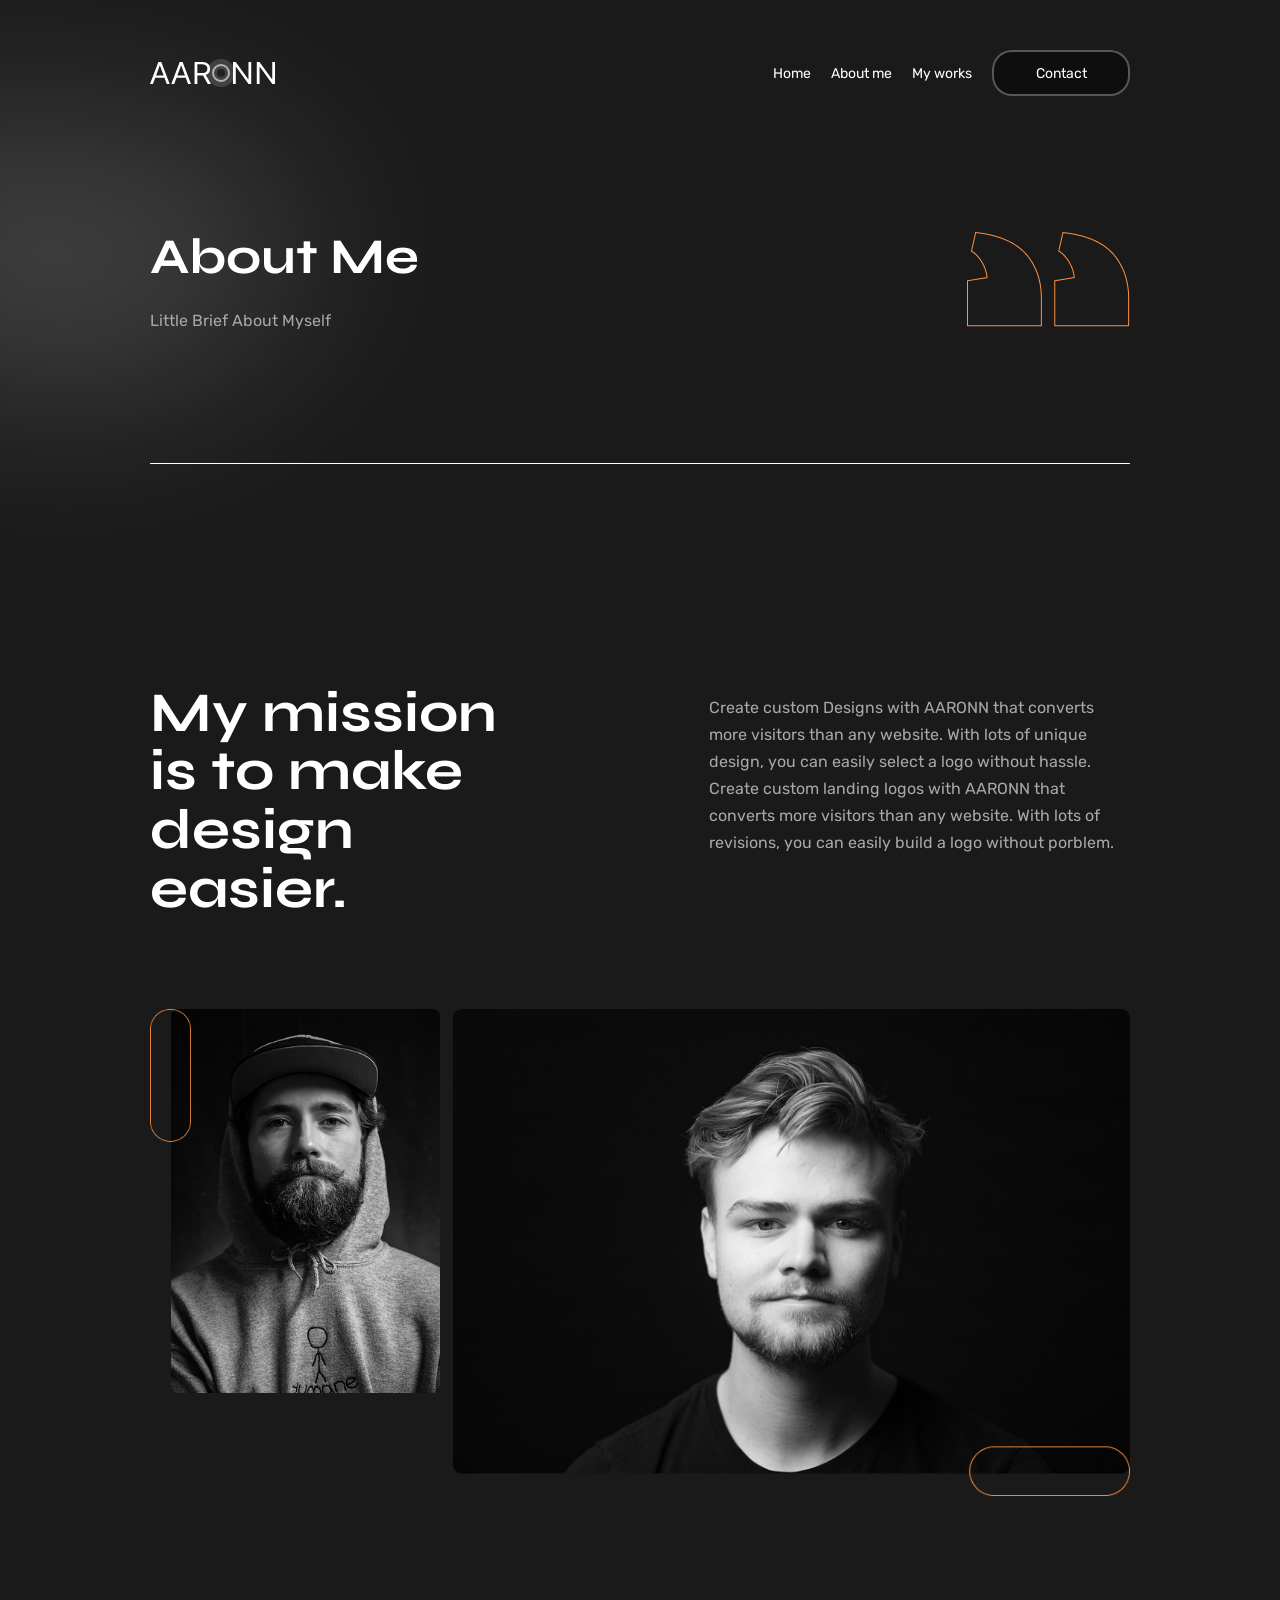
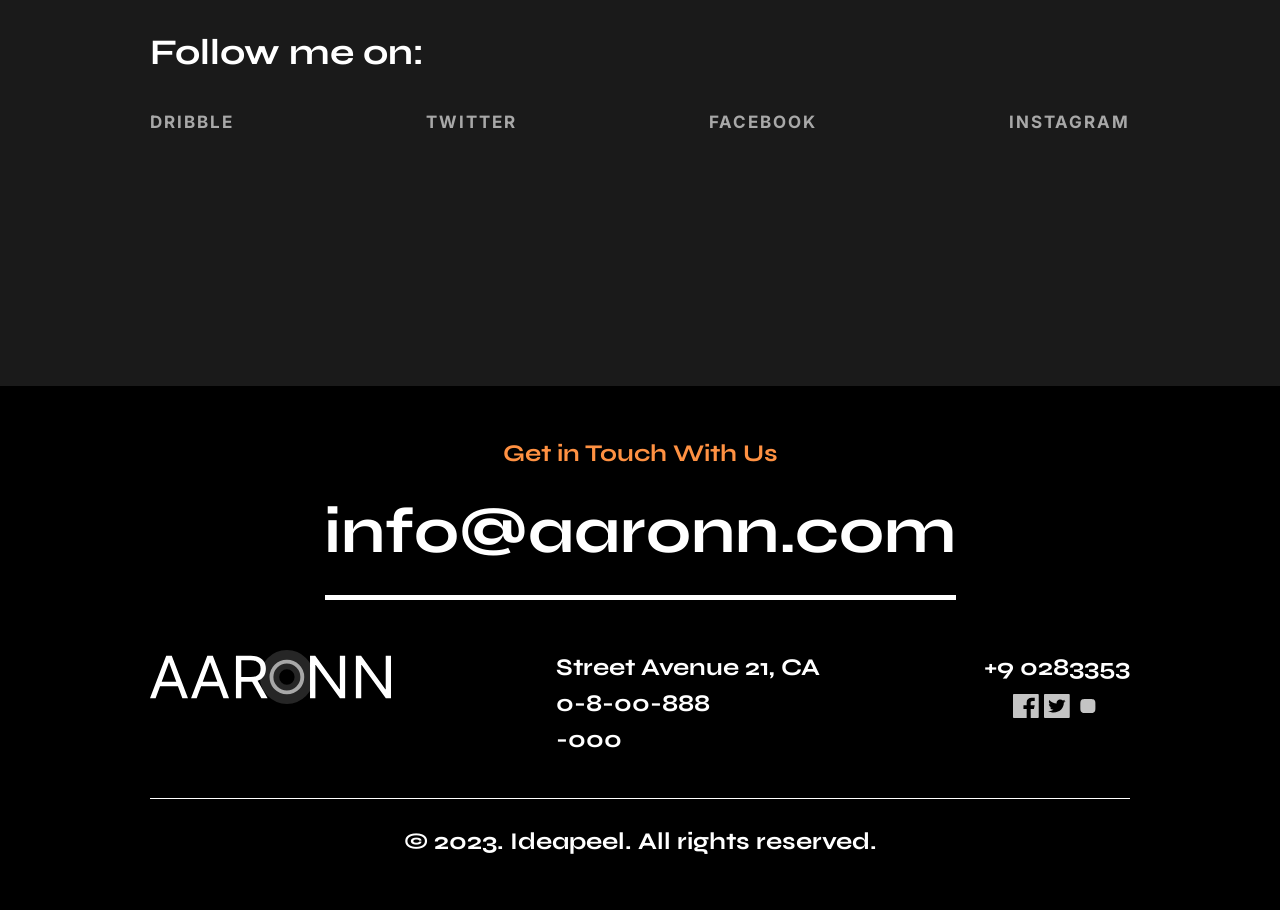
==== src/aboutme.html @ 8c292151 "all of page" ====
<!DOCTYPE html>
<html lang="en">

<head>
  <meta charset="UTF-8" />
  <meta name="viewport" content="width=device-width, initial-scale=1.0" />

  <title>about-me</title>

  <link rel="stylesheet" href="output.css" />
  <link rel="stylesheet" href="input.css" />
</head>

<body class="bg-primary overflow-x-hidden">


  <main>


    <header class="my-container relative z-10">

      <nav
        class="flex items-center justify-between  font-rubik text-[1.4rem]"
      >

        <a href="index.html">
          <svg
            width="125"
            height="28"
            viewBox="0 0 125 28"
            fill="none"
            xmlns="http://www.w3.org/2000/svg"
          >
            <circle
              cx="71"
              cy="14"
              r="9"
              stroke="white"
              stroke-opacity="0.15"
              stroke-width="10"
            />

            <circle
              opacity="0.6"
              cx="71"
              cy="14"
              r="8"
              stroke="white"
              stroke-width="2"
            />

            <path
              d="M2.91009 25H0L8.41688 3H11.2822L19.6991 25H16.789L9.93908 6.48047H9.76L2.91009 25ZM3.98459 16.4063H15.7145V18.7695H3.98459V16.4063Z"
              fill="white"
            />

            <path
              d="M24.2097 25H21.2996L29.7165 3H32.5818L40.9987 25H38.0886L31.2387 6.48047H31.0596L24.2097 25ZM25.2842 16.4063H37.0141V18.7695H25.2842V16.4063Z"
              fill="white"
            />

            <path
              d="M44.5692 25V3H52.3145C54.1053 3 55.5753 3.29362 56.7244 3.88086C57.8735 4.46094 58.7242 5.25944 59.2763 6.27637C59.8285 7.29329 60.1046 8.44987 60.1046 9.74609C60.1046 11.0423 59.8285 12.1917 59.2763 13.1943C58.7242 14.1969 57.8773 14.9847 56.7356 15.5576C55.5939 16.1234 54.1352 16.4063 52.3593 16.4063H46.0914V14H52.2697C53.4935 14 54.4784 13.8281 55.2246 13.4844C55.9782 13.1406 56.5229 12.6536 56.8587 12.0234C57.202 11.3861 57.3736 10.627 57.3736 9.74609C57.3736 8.86523 57.202 8.09538 56.8587 7.43652C56.5155 6.77767 55.967 6.26921 55.2134 5.91113C54.4598 5.5459 53.4636 5.36328 52.225 5.36328H47.345V25H44.5692ZM55.3589 15.1172L61 25H57.7765L52.225 15.1172H55.3589Z"
              fill="white"
            />

            <path
              d="M101.217 3V25H98.5246L86.0062 7.72656H85.7819V25H83V3H85.6921L98.2554 20.3164H98.4797V3H101.217Z"
              fill="white"
            />

            <path
              d="M125 3V25H122.308L109.789 7.72656H109.565V25H106.783V3H109.475L122.039 20.3164H122.263V3H125Z"
              fill="white"
            />
          </svg>
        </a>


        <ul
          class="hidden items-center gap-8 md:flex "
        >
          <li class="text-white">
            <a href="index.html">Home</a>
          </li>

          <li class="text-white">
            <a href="#about">About me</a>
          </li>

          <li class="text-white">
            <a href="#works">My works</a>
          </li>

          <li>
            <a href="#contact">
              <button
                class="h-[4.6rem] w-[13.8rem]
                       rounded-4xl
                       border-2 border-white/30
                       bg-head-botton/50
                       text-white"
              >
                Contact
              </button>
            </a>
          </li>
        </ul>


        <button
          class="text-white text-[2.5rem] md:hidden"
          aria-label="Menu"
        >
          ☰
        </button>

      </nav>

    </header>


    <svg
      class="pointer-events-none absolute top-0 left-0 z-0
             w-[28rem]
             sm:w-[38rem]
             md:w-[45rem]
             lg:w-[51.6rem]"
      width="516"
      height="595"
      viewBox="0 0 516 595"
      fill="none"
      xmlns="http://www.w3.org/2000/svg"
    >
      <g filter="url(#filter0_f_406_192)">
        <path
          d="M84.1871 393.805C179.282 387.548 241.347 352.446 301.716 270.776C424.012 105.329 -290.514 52.7722 -191.004 234.534C-128.261 349.139 -37.2792 401.796 84.1871 393.805Z"
          fill="white"
          fill-opacity="0.18"
        />
      </g>

      <defs>
        <filter
          id="filter0_f_406_192"
          x="-400.545"
          y="-79.6465"
          width="916.391"
          height="674.24"
          filterUnits="userSpaceOnUse"
          color-interpolation-filters="sRGB"
        >
          <feFlood
            flood-opacity="0"
            result="BackgroundImageFix"
          />

          <feBlend
            mode="normal"
            in="SourceGraphic"
            in2="BackgroundImageFix"
            result="shape"
          />

          <feGaussianBlur
            stdDeviation="100"
            result="effect1_foregroundBlur_406_192"
          />
        </filter>
      </defs>
    </svg>


    
    <section
      id="works"
      class="my-container relative z-10
             mt-[30px]
             
             flex flex-col
             justify-between
             gap-12
             lg:flex-row"
    >

      <div class="left-side flex flex-col">

        <h1
          class="font-syne
                 text-[5rem]
                 font-bold
                 leading-tight
                 text-white
                 
                 "
        >
          About Me
        </h1>

        <p
          class="mt-8
                 max-w-[878px]
                 font-rubik
                 text-[1.6rem]
                 leading-[1.5]
                 text-paragraf
                 "
        >
          Little Brief About Myself
        </p>

      </div>


      <div class="right-side flex justify-center lg:justify-end">

        <img
          class="w-full max-w-[30rem] object-contain"
          src="IMG/“.png"
          alt=""
        />

      </div>

    </section>


    <section
      class="my-container mt-12"
    >
      <span
        class="block h-px w-full bg-white"
      ></span>
    </section>


  
    <section
  class="my-container
         relative
         z-10
         mt-[12rem]"
>

  <div
    class="flex
           justify-between
           gap-20"
  >

    <div class="w-[45%]">

      <h2
        class="font-syne
               font-bold
               text-white
               text-[5.6rem]
               leading-[1.05]"
      >
        My mission
        <br>
        is to make
        <br>
        design
        <br>
        easier.
      </h2>

    </div>


    <div
      class="w-[43%]
             pt-4"
    >

      <p
        class="font-rubik
               text-paragraf
               text-[1.6rem]
               leading-[1.7]"
      >
        Create custom Designs with AARONN that converts
        more visitors than any website. With lots of unique
        design, you can easily select a logo without hassle.
        Create custom landing logos with AARONN that
        converts more visitors than any website. With lots
        of revisions, you can easily build a logo without
        porblem.
      </p>

    </div>

  </div>


  <div
    class="mt-[9rem]
           flex
           gap-5"
  >

    <div class="w-[30%]">

      <img
        src="IMG/about/Group 1000001576.png"
        alt=""
        class="w-full
               
               object-cover
               rounded-[4px]"
      >

    </div>


    <div class="w-[70%]">

      <img
        src="IMG/about/Group 1000001577.png"
        alt=""
        class="w-full
               
               object-cover
               rounded-[4px]"
      >

    </div>

  </div>


  <div class="mt-[13rem]">

    <h3
      class="font-syne
             font-bold
             text-white
             text-[3.6rem]"
    >
      Follow me on:
    </h3>


    <div
      class="mt-[3rem]
             flex
             justify-between"
    >

      <a
        href="#"
        class="font-inter
               font-bold
               uppercase
               tracking-[2px]
               text-[1.7rem]
               text-paragraf"
      >
        Dribble
      </a>

      <a
        href="#"
        class="font-inter
               font-bold
               uppercase
               tracking-[2px]
               text-[1.7rem]
               text-paragraf"
      >
        Twitter
      </a>

      <a
        href="#"
        class="font-inter
               font-bold
               uppercase
               tracking-[2px]
               text-[1.7rem]
               text-paragraf"
      >
        Facebook
      </a>

      <a
        href="#"
        class="font-inter
               font-bold
               uppercase
               tracking-[2px]
               text-[1.7rem]
               text-paragraf"
      >
        Instagram
      </a>

    </div>

  </div>

</section>


    <footer
      id="contact"
      class="my-container
             mt-[12rem]
             bg-black
             py-16
             text-center
             sm:mt-[18rem]
             lg:mt-[20rem]"
    >

    
      <div class="flex flex-col items-center">

        <h3
          class="font-syne
                 text-[2rem]
                 font-bold
                 text-button
                 sm:text-[2.4rem]"
        >
          Get in Touch With Us
        </h3>

        <p
          class="mt-5
                 break-all
                 font-syne
                 text-[3.5rem]
                 font-bold
                 text-white
                 sm:text-[5rem]
                 lg:text-[6.4rem]"
        >
          info@aaronn.com
        </p>

        <span
          class="mt-6
                 block
                 h-2
                 w-full
                 max-w-[63.1rem]
                 bg-white"
        ></span>

      </div>


    
      <div
        class="mt-20
               flex
               flex-col
               items-center
               gap-12
               lg:flex-row
               lg:items-start
               lg:justify-between"
      >


        <div>

          <svg
            width="241"
            height="54"
            viewBox="0 0 241 54"
            fill="none"
            xmlns="http://www.w3.org/2000/svg"
            class="w-[18rem] sm:w-[22rem] lg:w-[241px]"
          >

            <circle
              cx="136.888"
              cy="26.992"
              r="17.352"
              stroke="white"
              stroke-opacity="0.15"
              stroke-width="19.28"
            />

            <circle
              opacity="0.6"
              cx="136.888"
              cy="26.992"
              r="15.424"
              stroke="white"
              stroke-width="3.856"
            />

            <path
              d="M5.61066 48.1999H0L16.2277 5.78394H21.7521L37.9798 48.1999H32.3692L19.1625 12.4943H18.8173L5.61066 48.1999ZM7.68228 31.6312H30.2976V36.1876H7.68228V31.6312Z"
              fill="white"
            />

            <path
              d="M46.6763 48.1999H41.0657L57.2934 5.78394H62.8178L79.0455 48.1999H73.4349L60.2282 12.4943H59.883L46.6763 48.1999ZM48.748 31.6312H71.3632V36.1876H48.748V31.6312Z"
              fill="white"
            />

            <path
              d="M85.9294 48.1999V5.78394H100.862C104.315 5.78394 107.149 6.35003 109.365 7.48223C111.58 8.60062 113.22 10.1401 114.285 12.1008C115.349 14.0614 115.882 16.2913 115.882 18.7904C115.882 21.2895 115.349 23.5056 114.285 25.4386C113.22 27.3716 111.587 28.8904 109.386 29.995C107.185 31.0858 104.373 31.6312 100.949 31.6312H88.8642V26.9919H100.776C103.135 26.9919 105.034 26.6606 106.473 25.9978C107.926 25.3351 108.976 24.3962 109.624 23.1811C110.285 21.9523 110.616 20.4887 110.616 18.7904C110.616 17.0921 110.285 15.6078 109.624 14.3376C108.962 13.0673 107.904 12.087 106.451 11.3966C104.998 10.6924 103.078 10.3403 100.69 10.3403H91.2811V48.1999H85.9294ZM106.732 29.1459L117.608 48.1999H111.393L100.69 29.1459H106.732Z"
              fill="white"
            />

            <path
              d="M195.146 5.78394V48.1999H189.955L165.82 14.8967H165.387V48.1999H160.024V5.78394H165.214L189.436 39.17H189.869V5.78394H195.146Z"
              fill="white"
            />

            <path
              d="M241 5.78394V48.1999H235.81L211.674 14.8967H211.242V48.1999H205.878V5.78394H211.069L235.291 39.17H235.723V5.78394H241Z"
              fill="white"
            />

          </svg>

        </div>


     
        <div
          class="flex flex-col
                 items-center
                 lg:items-start"
        >

          <p
            class="font-syne
                   text-[1.8rem]
                   font-bold
                   text-white
                   sm:text-[2.4rem]"
          >
            Street Avenue 21, CA
          </p>

          <p
            class="font-syne
                   text-[1.8rem]
                   font-bold
                   text-white
                   sm:text-[2.4rem]"
          >
            0-8-00-888
          </p>

          <p
            class="font-syne
                   text-[1.8rem]
                   font-bold
                   text-white
                   sm:text-[2.4rem]"
          >
            -000
          </p>

        </div>


        <div>

          <div
            class="font-syne
                   text-[1.8rem]
                   font-bold
                   text-white
                   sm:text-[2.4rem]"
          >
            +9 0283353
          </div>


          <div class="mt-3 flex justify-center gap-2">

         
            <div>
              <svg
                width="26"
                height="24"
                viewBox="0 0 26 24"
                fill="none"
                xmlns="http://www.w3.org/2000/svg"
              >
                <path
                  fill-rule="evenodd"
                  clip-rule="evenodd"
                  d="M24.6621 0H1.07227C0.787883 0 0.515148 0.105357 0.314059 0.292893C0.112971 0.48043 0 0.734784 0 1L0 23C0 23.2652 0.112971 23.5196 0.314059 23.7071C0.515148 23.8946 0.787883 24 1.07227 24H13.6714V15H10.4546V11.25H13.6714V8.25C13.6714 5.15 15.7762 3.625 18.7411 3.625C20.1607 3.625 21.382 3.724 21.737 3.767V7.007L19.6814 7.008C18.0687 7.008 17.6924 7.723 17.6924 8.771V11.25H21.7134L20.9092 15H17.6924L17.7567 24H24.6621C24.9465 24 25.2192 23.8946 25.4203 23.7071C25.6214 23.5196 25.7344 23.2652 25.7344 23V1C25.7344 0.734784 25.6214 0.48043 25.4203 0.292893C25.2192 0.105357 24.9465 0 24.6621 0"
                  fill="#C4C4C4"
                />
              </svg>
            </div>


            <div>
              <svg
                width="26"
                height="24"
                viewBox="0 0 26 24"
                fill="none"
                xmlns="http://www.w3.org/2000/svg"
              >
                <path
                  d="M24.705 0H1.02937C0.460002 0 0 0.429 0 0.96V23.04C0 23.571 0.460002 24 1.02937 24H24.705C25.2744 24 25.7344 23.571 25.7344 23.04V0.96C25.7344 0.429 25.2744 0 24.705 0ZM19.7929 8.691C19.8026 8.832 19.8026 8.979 19.8026 9.123C19.8026 13.527 16.2062 18.6 9.63431 18.6C7.60772 18.6 5.72912 18.051 4.14645 17.106C4.43596 17.136 4.71261 17.148 5.00855 17.148C6.68129 17.148 8.21892 16.62 9.44452 15.726C7.87472 15.696 6.55583 14.736 6.10548 13.416C6.65555 13.491 7.15094 13.491 7.7171 13.356C6.9088 13.2029 6.18228 12.7934 5.66097 12.1973C5.13966 11.6012 4.85571 10.8552 4.85736 10.086V10.044C5.33023 10.293 5.88674 10.446 6.46898 10.467C5.97952 10.1628 5.57811 9.75063 5.30035 9.26709C5.02259 8.78355 4.87706 8.24356 4.87666 7.695C4.87666 7.074 5.05037 6.507 5.3624 6.015C6.25957 7.04501 7.37911 7.88743 8.64824 8.4875C9.91738 9.08757 11.3077 9.43186 12.7289 9.498C12.2238 7.233 14.0381 5.4 16.2191 5.4C17.2485 5.4 18.1749 5.802 18.8279 6.45C19.6353 6.309 20.4074 6.027 21.0958 5.649C20.8288 6.42 20.269 7.071 19.526 7.482C20.2465 7.41 20.9413 7.224 21.5847 6.963C21.099 7.629 20.491 8.22 19.7929 8.691Z"
                  fill="#C4C4C4"
                />
              </svg>
            </div>


            
            <div>
              <svg
                width="26"
                height="24"
                viewBox="0 0 26 24"
                fill="none"
                xmlns="http://www.w3.org/2000/svg"
              >
                <path
                  d="M12.8672 9.1425C12.2612 9.14271 11.669 9.31048 11.1652 9.6246C10.6615 9.93871 10.269 10.3851 10.0372 10.9072C9.80551 11.4294 9.745 12.0039 9.86335 12.5581C9.9817 13.1124 10.2736 13.6214 10.7022 14.0209C11.1307 14.4205 11.6767 14.6925 12.271 14.8027C12.8653 14.9128 13.4813 14.8562 14.0411 14.6399C14.6009 14.4236 15.0794 14.0573 15.416 13.5874C15.7527 13.1175 15.9323 12.5651 15.9323 12C15.9317 11.2421 15.6086 10.5155 15.0338 9.97969C14.4591 9.4439 13.6798 9.14278 12.8672 9.1425Z"
                  fill="#C4C4C4"
                />

                <path
                  d="M20.0309 6.94607C19.8749 6.57742 19.6394 6.24258 19.3389 5.96234C19.0384 5.6821 18.6793 5.46243 18.284 5.31696C17.0777 4.87286 14.2056 4.9725 12.8672 4.9725C11.5288 4.9725 8.6595 4.86911 7.44976 5.31696C7.05446 5.46243 6.69543 5.6821 6.39494 5.96234C6.09445 6.24258 5.8589 6.57742 5.70292 6.94607C5.22729 8.07107 5.33356 10.7523 5.33356 11.9995C5.33356 13.2466 5.22729 15.9246 5.70522 17.0534C5.8612 17.422 6.09674 17.7569 6.39723 18.0371C6.69773 18.3174 7.05676 18.537 7.45205 18.6825C8.65835 19.1266 11.5305 19.027 12.8695 19.027C14.2085 19.027 17.0766 19.1304 18.2863 18.6825C18.6816 18.537 19.0407 18.3174 19.3412 18.0371C19.6416 17.7569 19.8772 17.422 20.0332 17.0534C20.5128 15.9284 20.4025 13.2471 20.4025 12C20.4025 10.7529 20.5128 8.07536 20.0332 6.94661L20.0309 6.94607Z"
                  fill="#C4C4C4"
                />
              </svg>
            </div>

          </div>

        </div>

      </div>


      <span
        class="mt-16
               block
               h-px
               w-full
               bg-white"
      ></span>


      <p
        class="mt-10
               font-syne
               text-[1.6rem]
               font-bold
               text-white
               sm:text-[2rem]
               lg:text-[2.4rem]"
      >
        © 2023. Ideapeel. All rights reserved.
      </p>

    </footer>

  </main>

</body>
</html>
---- src/output.css ----
/*! tailwindcss v4.3.3 | MIT License | https://tailwindcss.com */
@layer properties;
@layer theme, base, components, utilities;
@layer theme {
  :root, :host {
    --font-sans: -apple-system, BlinkMacSystemFont, "Segoe UI", Roboto, "Helvetica Neue",
      "Noto Sans", Arial, sans-serif, "Apple Color Emoji", "Segoe UI Emoji",
      "Segoe UI Symbol", "Noto Color Emoji";
    --font-mono: ui-monospace, SFMono-Regular, Menlo, Monaco, Consolas, "Liberation Mono",
      "Courier New", monospace;
    --color-red-300: oklch(80.8% 0.114 19.571);
    --color-orange-200: oklch(90.1% 0.076 70.697);
    --color-orange-300: oklch(83.7% 0.128 66.29);
    --color-blue-500: oklch(62.3% 0.214 259.815);
    --color-purple-100: oklch(94.6% 0.033 307.174);
    --color-purple-400: oklch(71.4% 0.203 305.504);
    --color-purple-600: oklch(55.8% 0.288 302.321);
    --color-purple-700: oklch(49.6% 0.265 301.924);
    --color-fuchsia-700: oklch(51.8% 0.253 323.949);
    --color-pink-100: oklch(94.8% 0.028 342.258);
    --color-pink-400: oklch(71.8% 0.202 349.761);
    --color-pink-500: oklch(65.6% 0.241 354.308);
    --color-slate-800: oklch(27.9% 0.041 260.031);
    --color-slate-950: oklch(12.9% 0.042 264.695);
    --color-zinc-700: oklch(37% 0.013 285.805);
    --color-zinc-800: oklch(27.4% 0.006 286.033);
    --color-zinc-900: oklch(21% 0.006 285.885);
    --color-zinc-950: oklch(14.1% 0.005 285.823);
    --color-black: #000;
    --color-white: #fff;
    --spacing: 0.25rem;
    --text-2xl: 1.5rem;
    --text-2xl--line-height: calc(2 / 1.5);
    --text-6xl: 3.75rem;
    --text-6xl--line-height: 1;
    --font-weight-normal: 400;
    --font-weight-medium: 500;
    --font-weight-semibold: 600;
    --font-weight-bold: 700;
    --leading-tight: 1.25;
    --radius-lg: 0.5rem;
    --radius-3xl: 1.5rem;
    --radius-4xl: 2rem;
    --default-transition-duration: 150ms;
    --default-transition-timing-function: cubic-bezier(0.4, 0, 0.2, 1);
    --default-font-family: var(--font-sans);
    --default-mono-font-family: var(--font-mono);
    --color-primary: #1a1a1a;
    --color-head-botton: #030304;
    --color-button: #ff9142;
    --color-paragraf: #A8A8A8;
    --font-rubik: "Rubik", sans-serif;
    --font-syne: "Syne", sans-serif;
    --font-inter: "Inter", sans-serif;
  }
}
@layer base {
  *, ::after, ::before, ::backdrop, ::file-selector-button {
    box-sizing: border-box;
    margin: 0;
    padding: 0;
    border: 0 solid;
  }
  html, :host {
    line-height: 1.5;
    -webkit-text-size-adjust: 100%;
    tab-size: 4;
    font-family: var(--default-font-family, -apple-system, BlinkMacSystemFont, "Segoe UI", Roboto, "Helvetica Neue", "Noto Sans", Arial, sans-serif, "Apple Color Emoji", "Segoe UI Emoji", "Segoe UI Symbol", "Noto Color Emoji");
    font-feature-settings: var(--default-font-feature-settings, normal);
    font-variation-settings: var(--default-font-variation-settings, normal);
    -webkit-tap-highlight-color: transparent;
  }
  hr {
    height: 0;
    color: inherit;
    border-top-width: 1px;
  }
  abbr:where([title]) {
    -webkit-text-decoration: underline dotted;
    text-decoration: underline dotted;
  }
  h1, h2, h3, h4, h5, h6 {
    font-size: inherit;
    font-weight: inherit;
  }
  a {
    color: inherit;
    -webkit-text-decoration: inherit;
    text-decoration: inherit;
  }
  b, strong {
    font-weight: bolder;
  }
  code, kbd, samp, pre {
    font-family: var(--default-mono-font-family, ui-monospace, SFMono-Regular, Menlo, Monaco, Consolas, "Liberation Mono", "Courier New", monospace);
    font-feature-settings: var(--default-mono-font-feature-settings, normal);
    font-variation-settings: var(--default-mono-font-variation-settings, normal);
    font-size: 1em;
  }
  small {
    font-size: 80%;
  }
  sub, sup {
    font-size: 75%;
    line-height: 0;
    position: relative;
    vertical-align: baseline;
  }
  sub {
    bottom: -0.25em;
  }
  sup {
    top: -0.5em;
  }
  table {
    text-indent: 0;
    border-color: inherit;
    border-collapse: collapse;
  }
  :-moz-focusring:where(:not(iframe)) {
    outline: auto;
  }
  progress {
    vertical-align: baseline;
  }
  summary {
    display: list-item;
  }
  ol, ul, menu {
    list-style: none;
  }
  img, svg, video, canvas, audio, iframe, embed, object {
    display: block;
    vertical-align: middle;
  }
  img, video {
    max-width: 100%;
    height: auto;
  }
  button, input, select, optgroup, textarea, ::file-selector-button {
    font: inherit;
    font-feature-settings: inherit;
    font-variation-settings: inherit;
    letter-spacing: inherit;
    color: inherit;
    border-radius: 0;
    background-color: transparent;
    opacity: 1;
  }
  :where(select:is([multiple], [size])) optgroup {
    font-weight: bolder;
  }
  :where(select:is([multiple], [size])) optgroup option {
    padding-inline-start: 20px;
  }
  ::file-selector-button {
    margin-inline-end: 4px;
  }
  ::placeholder {
    opacity: 1;
  }
  @supports (not (-webkit-appearance: -apple-pay-button))  or (contain-intrinsic-size: 1px) {
    ::placeholder {
      color: currentcolor;
      @supports (color: color-mix(in lab, red, red)) {
        color: color-mix(in oklab, currentcolor 50%, transparent);
      }
    }
  }
  textarea {
    resize: vertical;
  }
  ::-webkit-search-decoration {
    -webkit-appearance: none;
  }
  ::-webkit-date-and-time-value {
    min-height: 1lh;
    text-align: inherit;
  }
  ::-webkit-datetime-edit {
    display: inline-flex;
  }
  ::-webkit-datetime-edit-fields-wrapper {
    padding: 0;
  }
  ::-webkit-datetime-edit, ::-webkit-datetime-edit-year-field, ::-webkit-datetime-edit-month-field, ::-webkit-datetime-edit-day-field, ::-webkit-datetime-edit-hour-field, ::-webkit-datetime-edit-minute-field, ::-webkit-datetime-edit-second-field, ::-webkit-datetime-edit-millisecond-field, ::-webkit-datetime-edit-meridiem-field {
    padding-block: 0;
  }
  ::-webkit-calendar-picker-indicator {
    line-height: 1;
  }
  :-moz-ui-invalid {
    box-shadow: none;
  }
  button, input:where([type="button"], [type="reset"], [type="submit"]), ::file-selector-button {
    appearance: button;
  }
  ::-webkit-inner-spin-button, ::-webkit-outer-spin-button {
    height: auto;
  }
  [hidden]:where(:not([hidden="until-found"])) {
    display: none !important;
  }
}
@layer utilities {
  .pointer-events-none {
    pointer-events: none;
  }
  .absolute {
    position: absolute;
  }
  .relative {
    position: relative;
  }
  .top-0 {
    top: 0px;
  }
  .top-70 {
    top: calc(var(--spacing) * 70);
  }
  .top-\[8rem\] {
    top: 8rem;
  }
  .top-\[65rem\] {
    top: 65rem;
  }
  .top-\[110rem\] {
    top: 110rem;
  }
  .right-0 {
    right: 0px;
  }
  .right-\[-15rem\] {
    right: -15rem;
  }
  .right-\[430px\] {
    right: 430px;
  }
  .bottom-\[-1\.2rem\] {
    bottom: -1.2rem;
  }
  .-left-4 {
    left: calc(var(--spacing) * -4);
  }
  .left-0 {
    left: 0px;
  }
  .left-1 {
    left: var(--spacing);
  }
  .left-1\/2 {
    left: calc(1 / 2 * 100%);
  }
  .left-\[-15rem\] {
    left: -15rem;
  }
  .z-0 {
    z-index: 0;
  }
  .z-10 {
    z-index: 10;
  }
  .col-span-2 {
    grid-column: span 2 / span 2;
  }
  .col-span-3 {
    grid-column: span 3 / span 3;
  }
  .mx-auto {
    margin-inline: auto;
  }
  .mt-1 {
    margin-top: var(--spacing);
  }
  .mt-2 {
    margin-top: calc(var(--spacing) * 2);
  }
  .mt-3 {
    margin-top: calc(var(--spacing) * 3);
  }
  .mt-3\.5 {
    margin-top: calc(var(--spacing) * 3.5);
  }
  .mt-4 {
    margin-top: calc(var(--spacing) * 4);
  }
  .mt-5 {
    margin-top: calc(var(--spacing) * 5);
  }
  .mt-6 {
    margin-top: calc(var(--spacing) * 6);
  }
  .mt-7 {
    margin-top: calc(var(--spacing) * 7);
  }
  .mt-8 {
    margin-top: calc(var(--spacing) * 8);
  }
  .mt-10 {
    margin-top: calc(var(--spacing) * 10);
  }
  .mt-11 {
    margin-top: calc(var(--spacing) * 11);
  }
  .mt-11\.5 {
    margin-top: calc(var(--spacing) * 11.5);
  }
  .mt-12 {
    margin-top: calc(var(--spacing) * 12);
  }
  .mt-16 {
    margin-top: calc(var(--spacing) * 16);
  }
  .mt-20 {
    margin-top: calc(var(--spacing) * 20);
  }
  .mt-24 {
    margin-top: calc(var(--spacing) * 24);
  }
  .mt-30 {
    margin-top: calc(var(--spacing) * 30);
  }
  .mt-32 {
    margin-top: calc(var(--spacing) * 32);
  }
  .mt-47 {
    margin-top: calc(var(--spacing) * 47);
  }
  .mt-50 {
    margin-top: calc(var(--spacing) * 50);
  }
  .mt-80 {
    margin-top: calc(var(--spacing) * 80);
  }
  .mt-92 {
    margin-top: calc(var(--spacing) * 92);
  }
  .mt-96 {
    margin-top: calc(var(--spacing) * 96);
  }
  .mt-\[3rem\] {
    margin-top: 3rem;
  }
  .mt-\[5rem\] {
    margin-top: 5rem;
  }
  .mt-\[6rem\] {
    margin-top: 6rem;
  }
  .mt-\[7\.8rem\] {
    margin-top: 7.8rem;
  }
  .mt-\[7rem\] {
    margin-top: 7rem;
  }
  .mt-\[8rem\] {
    margin-top: 8rem;
  }
  .mt-\[9rem\] {
    margin-top: 9rem;
  }
  .mt-\[10rem\] {
    margin-top: 10rem;
  }
  .mt-\[11\.3rem\] {
    margin-top: 11.3rem;
  }
  .mt-\[12rem\] {
    margin-top: 12rem;
  }
  .mt-\[13rem\] {
    margin-top: 13rem;
  }
  .mt-\[15rem\] {
    margin-top: 15rem;
  }
  .mt-\[21\.4rem\] {
    margin-top: 21.4rem;
  }
  .mt-\[30px\] {
    margin-top: 30px;
  }
  .mt-\[3000px\] {
    margin-top: 3000px;
  }
  .mt-\[rem\] {
    margin-top: rem;
  }
  .mt-auto {
    margin-top: auto;
  }
  .mr-4 {
    margin-right: calc(var(--spacing) * 4);
  }
  .mb-10 {
    margin-bottom: calc(var(--spacing) * 10);
  }
  .block {
    display: block;
  }
  .flex {
    display: flex;
  }
  .grid {
    display: grid;
  }
  .hidden {
    display: none;
  }
  .table {
    display: table;
  }
  .aspect-\[1\.7\/1\] {
    aspect-ratio: 1.7/1;
  }
  .h-2 {
    height: calc(var(--spacing) * 2);
  }
  .h-12 {
    height: calc(var(--spacing) * 12);
  }
  .h-26 {
    height: calc(var(--spacing) * 26);
  }
  .h-\[3rem\] {
    height: 3rem;
  }
  .h-\[4\.6rem\] {
    height: 4.6rem;
  }
  .h-\[6\.5rem\] {
    height: 6.5rem;
  }
  .h-\[6rem\] {
    height: 6rem;
  }
  .h-\[9\.5rem\] {
    height: 9.5rem;
  }
  .h-\[27rem\] {
    height: 27rem;
  }
  .h-\[50\.6rem\] {
    height: 50.6rem;
  }
  .h-auto {
    height: auto;
  }
  .h-full {
    height: 100%;
  }
  .h-px {
    height: 1px;
  }
  .w-10 {
    width: calc(var(--spacing) * 10);
  }
  .w-40 {
    width: calc(var(--spacing) * 40);
  }
  .w-\[3rem\] {
    width: 3rem;
  }
  .w-\[4\.8rem\] {
    width: 4.8rem;
  }
  .w-\[9\.5rem\] {
    width: 9.5rem;
  }
  .w-\[13\.8rem\] {
    width: 13.8rem;
  }
  .w-\[18rem\] {
    width: 18rem;
  }
  .w-\[20rem\] {
    width: 20rem;
  }
  .w-\[24\.2rem\] {
    width: 24.2rem;
  }
  .w-\[28rem\] {
    width: 28rem;
  }
  .w-\[30\%\] {
    width: 30%;
  }
  .w-\[35rem\] {
    width: 35rem;
  }
  .w-\[40rem\] {
    width: 40rem;
  }
  .w-\[43\%\] {
    width: 43%;
  }
  .w-\[45\%\] {
    width: 45%;
  }
  .w-\[45\.4rem\] {
    width: 45.4rem;
  }
  .w-\[63\.1rem\] {
    width: 63.1rem;
  }
  .w-\[70\%\] {
    width: 70%;
  }
  .w-\[100px\] {
    width: 100px;
  }
  .w-\[180px\] {
    width: 180px;
  }
  .w-\[574px\] {
    width: 574px;
  }
  .w-\[878\.57px\] {
    width: 878.57px;
  }
  .w-\[1148px\] {
    width: 1148px;
  }
  .w-\[1250px\] {
    width: 1250px;
  }
  .w-fit {
    width: fit-content;
  }
  .w-full {
    width: 100%;
  }
  .w-screen {
    width: 100vw;
  }
  .max-w-\[24\.2rem\] {
    max-width: 24.2rem;
  }
  .max-w-\[30rem\] {
    max-width: 30rem;
  }
  .max-w-\[35rem\] {
    max-width: 35rem;
  }
  .max-w-\[45\.4rem\] {
    max-width: 45.4rem;
  }
  .max-w-\[60rem\] {
    max-width: 60rem;
  }
  .max-w-\[63\.1rem\] {
    max-width: 63.1rem;
  }
  .max-w-\[100rem\] {
    max-width: 100rem;
  }
  .max-w-\[878px\] {
    max-width: 878px;
  }
  .max-w-\[1140px\] {
    max-width: 1140px;
  }
  .max-w-full {
    max-width: 100%;
  }
  .border-collapse {
    border-collapse: collapse;
  }
  .-translate-x-1 {
    --tw-translate-x: calc(var(--spacing) * -1);
    translate: var(--tw-translate-x) var(--tw-translate-y);
  }
  .-translate-x-1\/2 {
    --tw-translate-x: calc(calc(1 / 2 * 100%) * -1);
    translate: var(--tw-translate-x) var(--tw-translate-y);
  }
  .resize {
    resize: both;
  }
  .grid-cols-1 {
    grid-template-columns: repeat(1, minmax(0, 1fr));
  }
  .grid-cols-2 {
    grid-template-columns: repeat(2, minmax(0, 1fr));
  }
  .grid-cols-6 {
    grid-template-columns: repeat(6, minmax(0, 1fr));
  }
  .flex-col {
    flex-direction: column;
  }
  .flex-row {
    flex-direction: row;
  }
  .flex-wrap {
    flex-wrap: wrap;
  }
  .items-center {
    align-items: center;
  }
  .items-start {
    align-items: flex-start;
  }
  .justify-around {
    justify-content: space-around;
  }
  .justify-between {
    justify-content: space-between;
  }
  .justify-center {
    justify-content: center;
  }
  .gap-2 {
    gap: calc(var(--spacing) * 2);
  }
  .gap-3 {
    gap: calc(var(--spacing) * 3);
  }
  .gap-4 {
    gap: calc(var(--spacing) * 4);
  }
  .gap-5 {
    gap: calc(var(--spacing) * 5);
  }
  .gap-6 {
    gap: calc(var(--spacing) * 6);
  }
  .gap-8 {
    gap: calc(var(--spacing) * 8);
  }
  .gap-10 {
    gap: calc(var(--spacing) * 10);
  }
  .gap-12 {
    gap: calc(var(--spacing) * 12);
  }
  .gap-16 {
    gap: calc(var(--spacing) * 16);
  }
  .gap-20 {
    gap: calc(var(--spacing) * 20);
  }
  .gap-\[2\.4rem\] {
    gap: 2.4rem;
  }
  .gap-\[4\.3rem\] {
    gap: 4.3rem;
  }
  .gap-\[5rem\] {
    gap: 5rem;
  }
  .gap-\[6rem\] {
    gap: 6rem;
  }
  .gap-x-5 {
    column-gap: calc(var(--spacing) * 5);
  }
  .gap-x-8 {
    column-gap: calc(var(--spacing) * 8);
  }
  .gap-y-2 {
    row-gap: calc(var(--spacing) * 2);
  }
  .gap-y-16 {
    row-gap: calc(var(--spacing) * 16);
  }
  .gap-y-\[8rem\] {
    row-gap: 8rem;
  }
  .overflow-hidden {
    overflow: hidden;
  }
  .overflow-x-hidden {
    overflow-x: hidden;
  }
  .rounded-3xl {
    border-radius: var(--radius-3xl);
  }
  .rounded-4xl {
    border-radius: var(--radius-4xl);
  }
  .rounded-\[4px\] {
    border-radius: 4px;
  }
  .rounded-full {
    border-radius: calc(infinity * 1px);
  }
  .border {
    border-style: var(--tw-border-style);
    border-width: 1px;
  }
  .border-2 {
    border-style: var(--tw-border-style);
    border-width: 2px;
  }
  .border-b {
    border-bottom-style: var(--tw-border-style);
    border-bottom-width: 1px;
  }
  .border-\[\#949494\] {
    border-color: #949494;
  }
  .border-button {
    border-color: var(--color-button);
  }
  .border-white {
    border-color: var(--color-white);
  }
  .border-white\/30 {
    border-color: color-mix(in srgb, #fff 30%, transparent);
    @supports (color: color-mix(in lab, red, red)) {
      border-color: color-mix(in oklab, var(--color-white) 30%, transparent);
    }
  }
  .bg-black {
    background-color: var(--color-black);
  }
  .bg-button {
    background-color: var(--color-button);
  }
  .bg-head-botton {
    background-color: var(--color-head-botton);
  }
  .bg-head-botton\/50 {
    background-color: color-mix(in srgb, #030304 50%, transparent);
    @supports (color: color-mix(in lab, red, red)) {
      background-color: color-mix(in oklab, var(--color-head-botton) 50%, transparent);
    }
  }
  .bg-primary {
    background-color: var(--color-primary);
  }
  .bg-white {
    background-color: var(--color-white);
  }
  .object-contain {
    object-fit: contain;
  }
  .object-cover {
    object-fit: cover;
  }
  .px-5 {
    padding-inline: calc(var(--spacing) * 5);
  }
  .px-8 {
    padding-inline: calc(var(--spacing) * 8);
  }
  .px-\[10vw\] {
    padding-inline: 10vw;
  }
  .py-5 {
    padding-block: calc(var(--spacing) * 5);
  }
  .py-8 {
    padding-block: calc(var(--spacing) * 8);
  }
  .py-10 {
    padding-block: calc(var(--spacing) * 10);
  }
  .py-12 {
    padding-block: calc(var(--spacing) * 12);
  }
  .py-16 {
    padding-block: calc(var(--spacing) * 16);
  }
  .pt-4 {
    padding-top: calc(var(--spacing) * 4);
  }
  .pl-\[15\.3rem\] {
    padding-left: 15.3rem;
  }
  .pl-\[148px\] {
    padding-left: 148px;
  }
  .text-center {
    text-align: center;
  }
  .font-inter {
    font-family: var(--font-inter);
  }
  .font-rubik {
    font-family: var(--font-rubik);
  }
  .font-syne {
    font-family: var(--font-syne);
  }
  .text-2xl {
    font-size: var(--text-2xl);
    line-height: var(--tw-leading, var(--text-2xl--line-height));
  }
  .text-6xl {
    font-size: var(--text-6xl);
    line-height: var(--tw-leading, var(--text-6xl--line-height));
  }
  .text-\[1\.2rem\] {
    font-size: 1.2rem;
  }
  .text-\[1\.3rem\] {
    font-size: 1.3rem;
  }
  .text-\[1\.4rem\] {
    font-size: 1.4rem;
  }
  .text-\[1\.5rem\] {
    font-size: 1.5rem;
  }
  .text-\[1\.6rem\] {
    font-size: 1.6rem;
  }
  .text-\[1\.7rem\] {
    font-size: 1.7rem;
  }
  .text-\[1\.8rem\] {
    font-size: 1.8rem;
  }
  .text-\[2\.4rem\] {
    font-size: 2.4rem;
  }
  .text-\[2\.5rem\] {
    font-size: 2.5rem;
  }
  .text-\[2rem\] {
    font-size: 2rem;
  }
  .text-\[3\.2rem\] {
    font-size: 3.2rem;
  }
  .text-\[3\.5rem\] {
    font-size: 3.5rem;
  }
  .text-\[3\.6rem\] {
    font-size: 3.6rem;
  }
  .text-\[3\.8rem\] {
    font-size: 3.8rem;
  }
  .text-\[3rem\] {
    font-size: 3rem;
  }
  .text-\[4\.2rem\] {
    font-size: 4.2rem;
  }
  .text-\[4\.5rem\] {
    font-size: 4.5rem;
  }
  .text-\[4rem\] {
    font-size: 4rem;
  }
  .text-\[5\.6rem\] {
    font-size: 5.6rem;
  }
  .text-\[5rem\] {
    font-size: 5rem;
  }
  .text-\[6\.4rem\] {
    font-size: 6.4rem;
  }
  .text-\[8px\] {
    font-size: 8px;
  }
  .text-\[12px\] {
    font-size: 12px;
  }
  .text-\[13px\] {
    font-size: 13px;
  }
  .text-\[18px\] {
    font-size: 18px;
  }
  .text-\[24px\] {
    font-size: 24px;
  }
  .text-\[25px\] {
    font-size: 25px;
  }
  .leading-4 {
    --tw-leading: calc(var(--spacing) * 4);
    line-height: calc(var(--spacing) * 4);
  }
  .leading-6 {
    --tw-leading: calc(var(--spacing) * 6);
    line-height: calc(var(--spacing) * 6);
  }
  .leading-7 {
    --tw-leading: calc(var(--spacing) * 7);
    line-height: calc(var(--spacing) * 7);
  }
  .leading-\[1\.1\] {
    --tw-leading: 1.1;
    line-height: 1.1;
  }
  .leading-\[1\.05\] {
    --tw-leading: 1.05;
    line-height: 1.05;
  }
  .leading-\[1\.5\] {
    --tw-leading: 1.5;
    line-height: 1.5;
  }
  .leading-\[1\.6\] {
    --tw-leading: 1.6;
    line-height: 1.6;
  }
  .leading-\[1\.7\] {
    --tw-leading: 1.7;
    line-height: 1.7;
  }
  .leading-\[1\.8\] {
    --tw-leading: 1.8;
    line-height: 1.8;
  }
  .leading-\[1\.15\] {
    --tw-leading: 1.15;
    line-height: 1.15;
  }
  .leading-\[21px\] {
    --tw-leading: 21px;
    line-height: 21px;
  }
  .leading-none {
    --tw-leading: 1;
    line-height: 1;
  }
  .leading-tight {
    --tw-leading: var(--leading-tight);
    line-height: var(--leading-tight);
  }
  .font-\[1\.4rem\] {
    --tw-font-weight: 1.4rem;
    font-weight: 1.4rem;
  }
  .font-bold {
    --tw-font-weight: var(--font-weight-bold);
    font-weight: var(--font-weight-bold);
  }
  .font-medium {
    --tw-font-weight: var(--font-weight-medium);
    font-weight: var(--font-weight-medium);
  }
  .font-normal {
    --tw-font-weight: var(--font-weight-normal);
    font-weight: var(--font-weight-normal);
  }
  .tracking-\[2px\] {
    --tw-tracking: 2px;
    letter-spacing: 2px;
  }
  .break-all {
    word-break: break-all;
  }
  .text-\[\#606060\] {
    color: #606060;
  }
  .text-button {
    color: var(--color-button);
  }
  .text-head-botton {
    color: var(--color-head-botton);
  }
  .text-paragraf {
    color: var(--color-paragraf);
  }
  .text-white {
    color: var(--color-white);
  }
  .uppercase {
    text-transform: uppercase;
  }
  .underline {
    text-decoration-line: underline;
  }
  .outline {
    outline-style: var(--tw-outline-style);
    outline-width: 1px;
  }
  .filter {
    filter: var(--tw-blur,) var(--tw-brightness,) var(--tw-contrast,) var(--tw-grayscale,) var(--tw-hue-rotate,) var(--tw-invert,) var(--tw-saturate,) var(--tw-sepia,) var(--tw-drop-shadow,);
  }
  .transition {
    transition-property: color, background-color, border-color, outline-color, text-decoration-color, fill, stroke, --tw-gradient-from, --tw-gradient-via, --tw-gradient-to, opacity, box-shadow, transform, translate, scale, rotate, filter, -webkit-backdrop-filter, backdrop-filter, display, content-visibility, overlay, pointer-events;
    transition-timing-function: var(--tw-ease, var(--default-transition-timing-function));
    transition-duration: var(--tw-duration, var(--default-transition-duration));
  }
  @media (hover: hover) {
    .hover\:bg-button:hover {
      background-color: var(--color-button);
    }
    .hover\:text-button:hover {
      color: var(--color-button);
    }
    .hover\:text-head-botton:hover {
      color: var(--color-head-botton);
    }
    .hover\:opacity-80:hover {
      opacity: 80%;
    }
  }
  @media (width >= 40rem) {
    .sm\:right-\[-10rem\] {
      right: -10rem;
    }
    .sm\:left-\[-10rem\] {
      left: -10rem;
    }
    .sm\:col-span-1 {
      grid-column: span 1 / span 1;
    }
    .sm\:mt-11\.5 {
      margin-top: calc(var(--spacing) * 11.5);
    }
    .sm\:mt-16 {
      margin-top: calc(var(--spacing) * 16);
    }
    .sm\:mt-\[7\.8rem\] {
      margin-top: 7.8rem;
    }
    .sm\:mt-\[9rem\] {
      margin-top: 9rem;
    }
    .sm\:mt-\[12rem\] {
      margin-top: 12rem;
    }
    .sm\:mt-\[13rem\] {
      margin-top: 13rem;
    }
    .sm\:mt-\[15rem\] {
      margin-top: 15rem;
    }
    .sm\:mt-\[16rem\] {
      margin-top: 16rem;
    }
    .sm\:mt-\[18rem\] {
      margin-top: 18rem;
    }
    .sm\:mt-\[20rem\] {
      margin-top: 20rem;
    }
    .sm\:h-\[6\.5rem\] {
      height: 6.5rem;
    }
    .sm\:w-\[22rem\] {
      width: 22rem;
    }
    .sm\:w-\[24\.2rem\] {
      width: 24.2rem;
    }
    .sm\:w-\[38rem\] {
      width: 38rem;
    }
    .sm\:w-\[45rem\] {
      width: 45rem;
    }
    .sm\:w-\[55rem\] {
      width: 55rem;
    }
    .sm\:w-\[125px\] {
      width: 125px;
    }
    .sm\:w-\[220px\] {
      width: 220px;
    }
    .sm\:grid-cols-2 {
      grid-template-columns: repeat(2, minmax(0, 1fr));
    }
    .sm\:px-10 {
      padding-inline: calc(var(--spacing) * 10);
    }
    .sm\:text-\[1\.8rem\] {
      font-size: 1.8rem;
    }
    .sm\:text-\[2\.4rem\] {
      font-size: 2.4rem;
    }
    .sm\:text-\[2rem\] {
      font-size: 2rem;
    }
    .sm\:text-\[3rem\] {
      font-size: 3rem;
    }
    .sm\:text-\[4\.5rem\] {
      font-size: 4.5rem;
    }
    .sm\:text-\[4\.8rem\] {
      font-size: 4.8rem;
    }
    .sm\:text-\[4rem\] {
      font-size: 4rem;
    }
    .sm\:text-\[5\.5rem\] {
      font-size: 5.5rem;
    }
    .sm\:text-\[5rem\] {
      font-size: 5rem;
    }
  }
  @media (width >= 48rem) {
    .md\:flex {
      display: flex;
    }
    .md\:hidden {
      display: none;
    }
    .md\:w-\[45rem\] {
      width: 45rem;
    }
    .md\:grid-cols-2 {
      grid-template-columns: repeat(2, minmax(0, 1fr));
    }
    .md\:text-\[7rem\] {
      font-size: 7rem;
    }
  }
  @media (width >= 64rem) {
    .lg\:top-\[18rem\] {
      top: 18rem;
    }
    .lg\:top-\[70rem\] {
      top: 70rem;
    }
    .lg\:top-\[125rem\] {
      top: 125rem;
    }
    .lg\:right-\[-5rem\] {
      right: -5rem;
    }
    .lg\:left-\[-8rem\] {
      left: -8rem;
    }
    .lg\:col-span-2 {
      grid-column: span 2 / span 2;
    }
    .lg\:col-span-3 {
      grid-column: span 3 / span 3;
    }
    .lg\:mt-20 {
      margin-top: calc(var(--spacing) * 20);
    }
    .lg\:mt-32 {
      margin-top: calc(var(--spacing) * 32);
    }
    .lg\:mt-47 {
      margin-top: calc(var(--spacing) * 47);
    }
    .lg\:mt-92 {
      margin-top: calc(var(--spacing) * 92);
    }
    .lg\:mt-96 {
      margin-top: calc(var(--spacing) * 96);
    }
    .lg\:mt-\[11\.3rem\] {
      margin-top: 11.3rem;
    }
    .lg\:mt-\[12rem\] {
      margin-top: 12rem;
    }
    .lg\:mt-\[15rem\] {
      margin-top: 15rem;
    }
    .lg\:mt-\[20rem\] {
      margin-top: 20rem;
    }
    .lg\:mt-\[21\.4rem\] {
      margin-top: 21.4rem;
    }
    .lg\:mt-\[23rem\] {
      margin-top: 23rem;
    }
    .lg\:mt-\[24rem\] {
      margin-top: 24rem;
    }
    .lg\:h-\[6\.5rem\] {
      height: 6.5rem;
    }
    .lg\:w-1\/2 {
      width: calc(1 / 2 * 100%);
    }
    .lg\:w-1\/3 {
      width: calc(1 / 3 * 100%);
    }
    .lg\:w-2\/3 {
      width: calc(2 / 3 * 100%);
    }
    .lg\:w-\[24\.2rem\] {
      width: 24.2rem;
    }
    .lg\:w-\[51\.6rem\] {
      width: 51.6rem;
    }
    .lg\:w-\[57\.5rem\] {
      width: 57.5rem;
    }
    .lg\:w-\[74\.1rem\] {
      width: 74.1rem;
    }
    .lg\:w-\[91\.7rem\] {
      width: 91.7rem;
    }
    .lg\:w-\[241px\] {
      width: 241px;
    }
    .lg\:grid-cols-6 {
      grid-template-columns: repeat(6, minmax(0, 1fr));
    }
    .lg\:flex-row {
      flex-direction: row;
    }
    .lg\:items-start {
      align-items: flex-start;
    }
    .lg\:justify-between {
      justify-content: space-between;
    }
    .lg\:justify-end {
      justify-content: flex-end;
    }
    .lg\:gap-12 {
      gap: calc(var(--spacing) * 12);
    }
    .lg\:gap-\[4\.3rem\] {
      gap: 4.3rem;
    }
    .lg\:gap-y-\[12rem\] {
      row-gap: 12rem;
    }
    .lg\:px-\[15rem\] {
      padding-inline: 15rem;
    }
    .lg\:text-left {
      text-align: left;
    }
    .lg\:text-\[2\.4rem\] {
      font-size: 2.4rem;
    }
    .lg\:text-\[4\.5rem\] {
      font-size: 4.5rem;
    }
    .lg\:text-\[5\.6rem\] {
      font-size: 5.6rem;
    }
    .lg\:text-\[6\.4rem\] {
      font-size: 6.4rem;
    }
    .lg\:text-\[9rem\] {
      font-size: 9rem;
    }
  }
}
@import url("https://fonts.googleapis.com/css2?family=Rubik:wght@400;500;600;700&display=swap");
@import url("https://fonts.googleapis.com/css2?family=Syne:wght@400;500;600;700;800&display=swap");
@import url('https://fonts.googleapis.com/css2?family=Inter:wght@400;500;600&display=swap');
html {
  font-size: 62.5%;
}
.my-container {
  padding: 50px 150px;
}
.my-margin {
  margin: 0 auto;
  max-width: 1440px;
}
.max-wi-two {
  max-width: 1440px;
}
@font-face {
  font-family: "Inter";
  src: url("./fonts/Inter-Regular.woff2") format("woff2");
  font-weight: 400;
}
@font-face {
  font-family: "Inter";
  src: url("./fonts/Inter-SemiBold.woff2") format("woff2");
  font-weight: 600;
}
@font-face {
  font-family: "Inter";
  src: url("./fonts/Inter-Regular.woff2") format("woff2");
  font-weight: 400;
}
body {
  font-family: var(--font-inter);
}
@property --tw-translate-x {
  syntax: "*";
  inherits: false;
  initial-value: 0;
}
@property --tw-translate-y {
  syntax: "*";
  inherits: false;
  initial-value: 0;
}
@property --tw-translate-z {
  syntax: "*";
  inherits: false;
  initial-value: 0;
}
@property --tw-border-style {
  syntax: "*";
  inherits: false;
  initial-value: solid;
}
@property --tw-leading {
  syntax: "*";
  inherits: false;
}
@property --tw-font-weight {
  syntax: "*";
  inherits: false;
}
@property --tw-tracking {
  syntax: "*";
  inherits: false;
}
@property --tw-outline-style {
  syntax: "*";
  inherits: false;
  initial-value: solid;
}
@property --tw-blur {
  syntax: "*";
  inherits: false;
}
@property --tw-brightness {
  syntax: "*";
  inherits: false;
}
@property --tw-contrast {
  syntax: "*";
  inherits: false;
}
@property --tw-grayscale {
  syntax: "*";
  inherits: false;
}
@property --tw-hue-rotate {
  syntax: "*";
  inherits: false;
}
@property --tw-invert {
  syntax: "*";
  inherits: false;
}
@property --tw-opacity {
  syntax: "*";
  inherits: false;
}
@property --tw-saturate {
  syntax: "*";
  inherits: false;
}
@property --tw-sepia {
  syntax: "*";
  inherits: false;
}
@property --tw-drop-shadow {
  syntax: "*";
  inherits: false;
}
@property --tw-drop-shadow-color {
  syntax: "*";
  inherits: false;
}
@property --tw-drop-shadow-alpha {
  syntax: "<percentage>";
  inherits: false;
  initial-value: 100%;
}
@property --tw-drop-shadow-size {
  syntax: "*";
  inherits: false;
}
@layer properties {
  @supports ((-webkit-hyphens: none) and (not (margin-trim: inline))) or ((-moz-orient: inline) and (not (color:rgb(from red r g b)))) {
    *, ::before, ::after, ::backdrop {
      --tw-translate-x: 0;
      --tw-translate-y: 0;
      --tw-translate-z: 0;
      --tw-border-style: solid;
      --tw-leading: initial;
      --tw-font-weight: initial;
      --tw-tracking: initial;
      --tw-outline-style: solid;
      --tw-blur: initial;
      --tw-brightness: initial;
      --tw-contrast: initial;
      --tw-grayscale: initial;
      --tw-hue-rotate: initial;
      --tw-invert: initial;
      --tw-opacity: initial;
      --tw-saturate: initial;
      --tw-sepia: initial;
      --tw-drop-shadow: initial;
      --tw-drop-shadow-color: initial;
      --tw-drop-shadow-alpha: 100%;
      --tw-drop-shadow-size: initial;
    }
  }
}
---- src/input.css ----
@import "tailwindcss";
@import url("https://fonts.googleapis.com/css2?family=Rubik:wght@400;500;600;700&display=swap");
@import url("https://fonts.googleapis.com/css2?family=Syne:wght@400;500;600;700;800&display=swap");
@import url('https://fonts.googleapis.com/css2?family=Inter:wght@400;500;600&display=swap');

@theme {
  --color-primary: #1a1a1a;
  --color-head-botton: #030304;
  --color-button: #ff9142;
  --color-text: #a8a8a8;
  --color-paragraf: #A8A8A8;
}
html {
  font-size: 62.5%;
}
.my-container {
  padding: 50px 150px;
}
@theme {
  --font-rubik: "Rubik", sans-serif;
  --font-syne: "Syne", sans-serif;
  --font-inter: "Inter", sans-serif;
}
.my-margin{
  margin: 0 auto;
  max-width: 1440px;
}
.max-wi-two{
  max-width: 1440px ;
}


@font-face {
  font-family: "Inter";
  src: url("./fonts/Inter-Regular.woff2") format("woff2");
  font-weight: 400;
}

@font-face {
  font-family: "Inter";
  src: url("./fonts/Inter-SemiBold.woff2") format("woff2");
  font-weight: 600;
}
@font-face {
  font-family: "Inter";
  src: url("./fonts/Inter-Regular.woff2") format("woff2");
  font-weight: 400;
}

body {
  font-family: var(--font-inter);
}
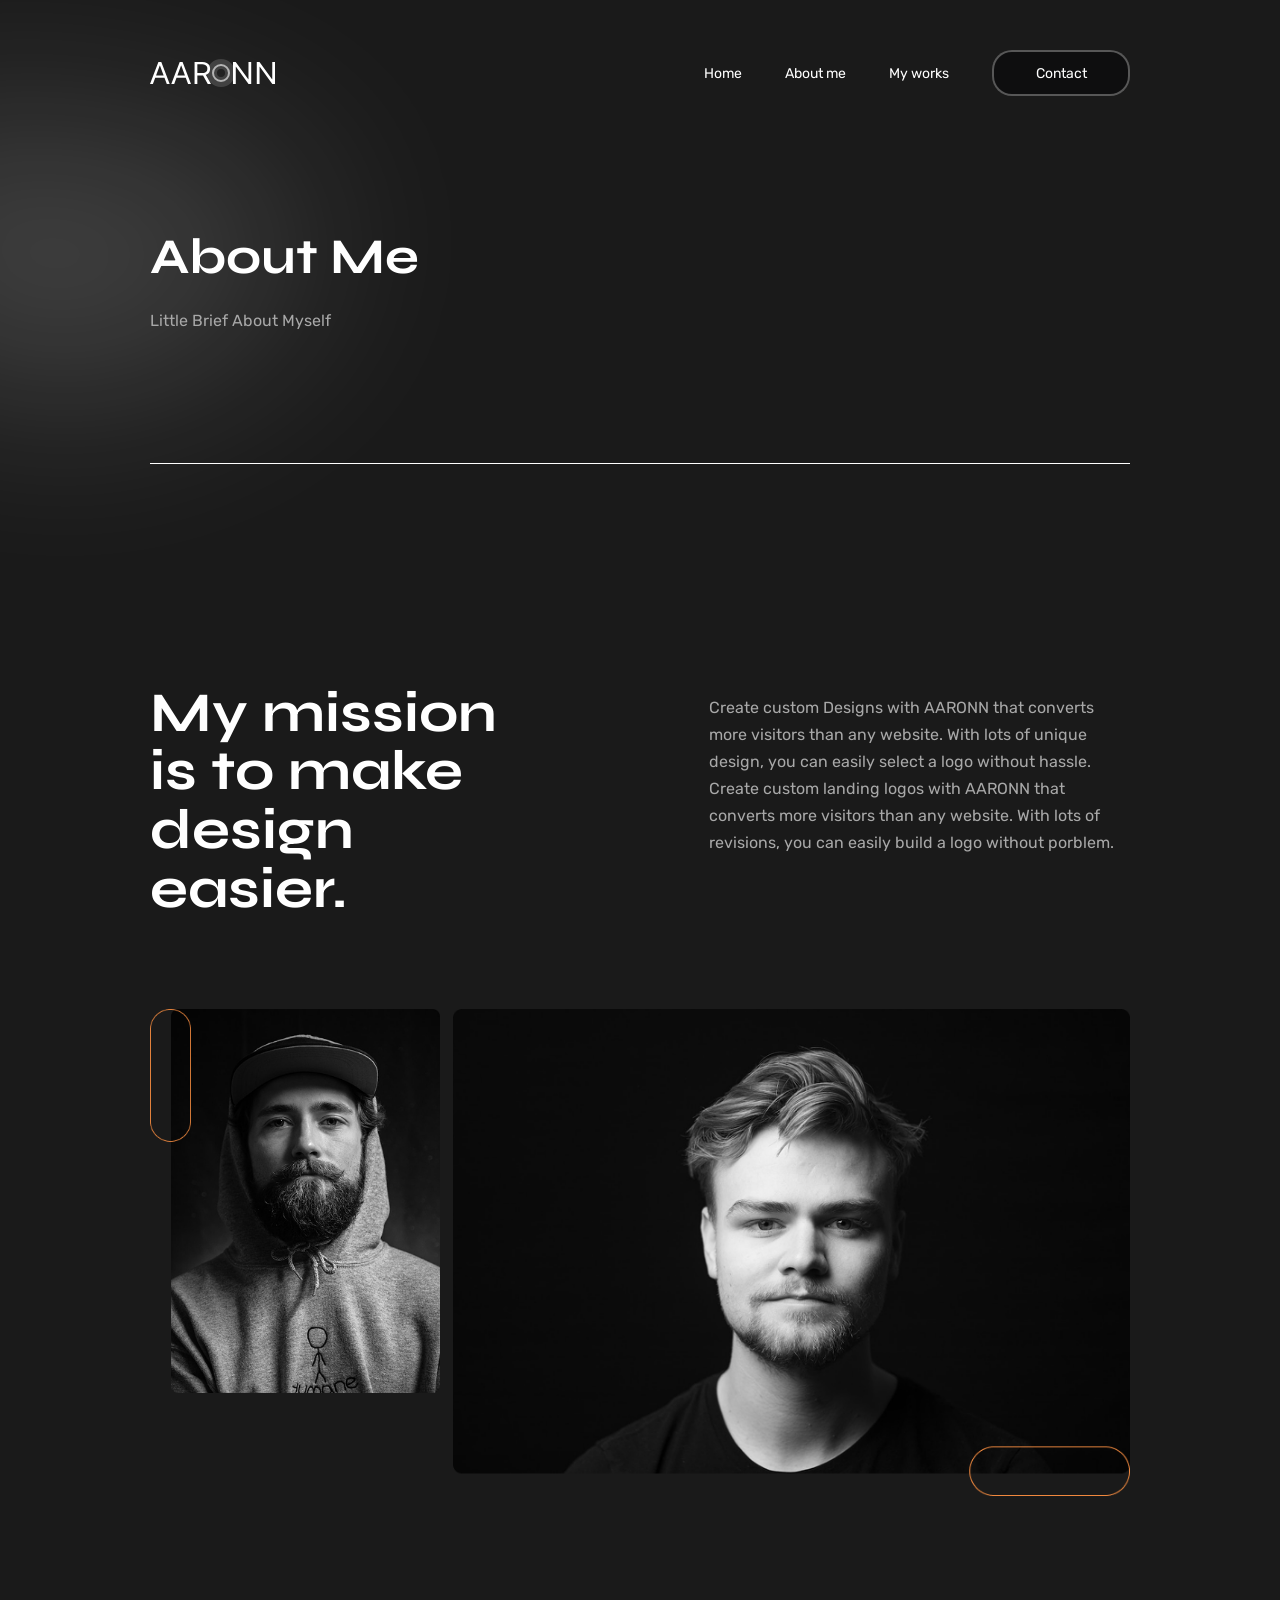
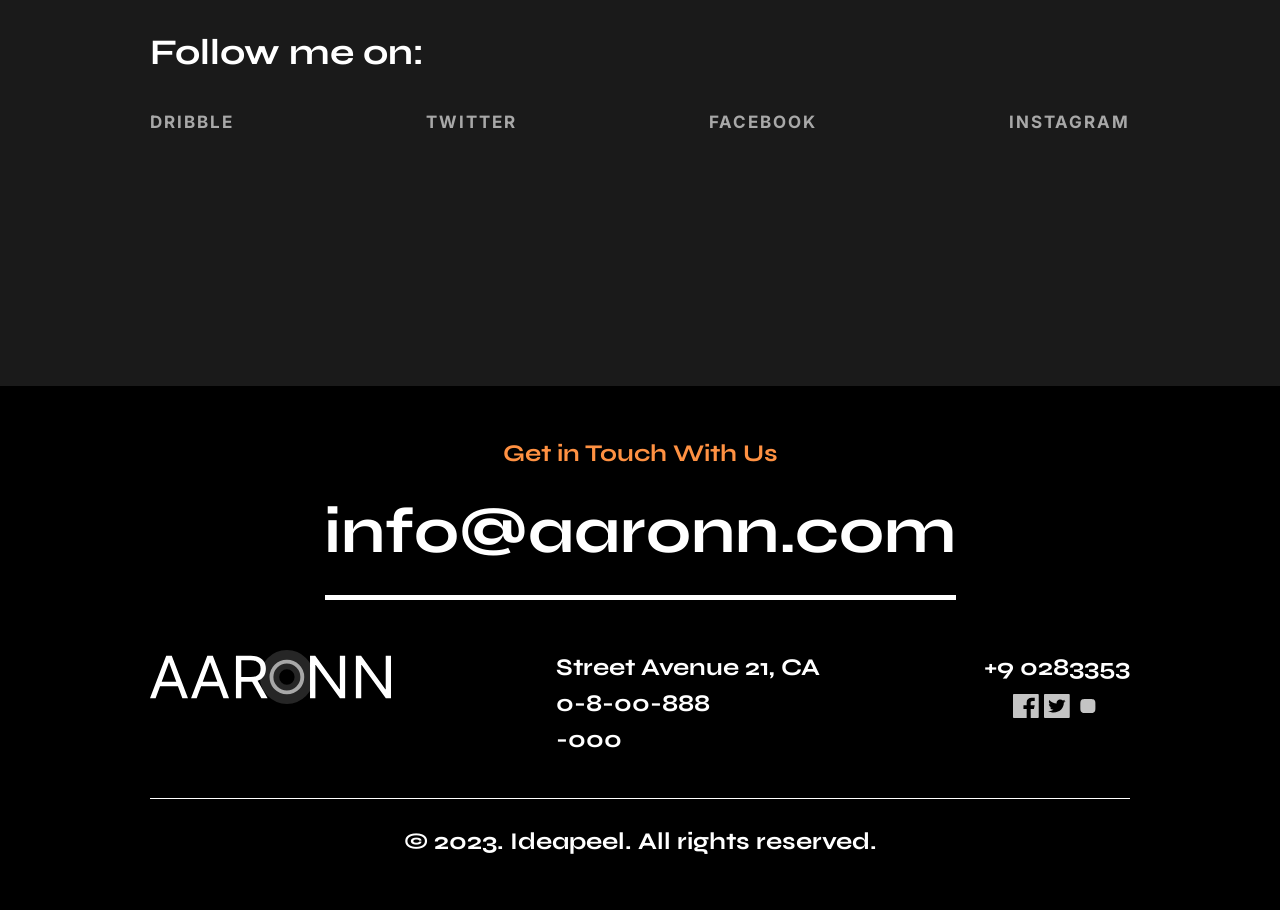
==== commit e57a1d3a: "responsive" ====
--- a/src/aboutme.html
+++ b/src/aboutme.html
@@ -20,102 +20,85 @@
     <header class="my-container relative z-10">
 
       <nav
-        class="flex items-center justify-between  font-rubik text-[1.4rem]"
-      >
-
-        <a href="index.html">
-          <svg
-            width="125"
-            height="28"
-            viewBox="0 0 125 28"
-            fill="none"
-            xmlns="http://www.w3.org/2000/svg"
-          >
-            <circle
-              cx="71"
-              cy="14"
-              r="9"
-              stroke="white"
-              stroke-opacity="0.15"
-              stroke-width="10"
-            />
-
-            <circle
-              opacity="0.6"
-              cx="71"
-              cy="14"
-              r="8"
-              stroke="white"
-              stroke-width="2"
-            />
-
-            <path
-              d="M2.91009 25H0L8.41688 3H11.2822L19.6991 25H16.789L9.93908 6.48047H9.76L2.91009 25ZM3.98459 16.4063H15.7145V18.7695H3.98459V16.4063Z"
-              fill="white"
-            />
-
-            <path
-              d="M24.2097 25H21.2996L29.7165 3H32.5818L40.9987 25H38.0886L31.2387 6.48047H31.0596L24.2097 25ZM25.2842 16.4063H37.0141V18.7695H25.2842V16.4063Z"
-              fill="white"
-            />
-
-            <path
-              d="M44.5692 25V3H52.3145C54.1053 3 55.5753 3.29362 56.7244 3.88086C57.8735 4.46094 58.7242 5.25944 59.2763 6.27637C59.8285 7.29329 60.1046 8.44987 60.1046 9.74609C60.1046 11.0423 59.8285 12.1917 59.2763 13.1943C58.7242 14.1969 57.8773 14.9847 56.7356 15.5576C55.5939 16.1234 54.1352 16.4063 52.3593 16.4063H46.0914V14H52.2697C53.4935 14 54.4784 13.8281 55.2246 13.4844C55.9782 13.1406 56.5229 12.6536 56.8587 12.0234C57.202 11.3861 57.3736 10.627 57.3736 9.74609C57.3736 8.86523 57.202 8.09538 56.8587 7.43652C56.5155 6.77767 55.967 6.26921 55.2134 5.91113C54.4598 5.5459 53.4636 5.36328 52.225 5.36328H47.345V25H44.5692ZM55.3589 15.1172L61 25H57.7765L52.225 15.1172H55.3589Z"
-              fill="white"
-            />
-
-            <path
-              d="M101.217 3V25H98.5246L86.0062 7.72656H85.7819V25H83V3H85.6921L98.2554 20.3164H98.4797V3H101.217Z"
-              fill="white"
-            />
-
-            <path
-              d="M125 3V25H122.308L109.789 7.72656H109.565V25H106.783V3H109.475L122.039 20.3164H122.263V3H125Z"
-              fill="white"
-            />
-          </svg>
-        </a>
-
-
-        <ul
-          class="hidden items-center gap-8 md:flex "
+          class="flex items-center justify-between font-rubik text-[1.4rem] max-sm:hidden z-10 relative"
         >
-          <li class="text-white">
-            <a href="index.html">Home</a>
-          </li>
-
-          <li class="text-white">
-            <a href="#about">About me</a>
-          </li>
-
-          <li class="text-white">
-            <a href="#works">My works</a>
-          </li>
-
-          <li>
-            <a href="#contact">
-              <button
-                class="h-[4.6rem] w-[13.8rem]
-                       rounded-4xl
-                       border-2 border-white/30
-                       bg-head-botton/50
-                       text-white"
-              >
-                Contact
-              </button>
-            </a>
-          </li>
-        </ul>
-
-
-        <button
-          class="text-white text-[2.5rem] md:hidden"
-          aria-label="Menu"
-        >
-          ☰
-        </button>
-
-      </nav>
+          <a href="index.html">
+            <svg
+              width="125"
+              height="28"
+              viewBox="0 0 125 28"
+              fill="none"
+              xmlns="http://www.w3.org/2000/svg"
+            >
+              <circle
+                cx="71"
+                cy="14"
+                r="9"
+                stroke="white"
+                stroke-opacity="0.15"
+                stroke-width="10"
+              />
+
+              <circle
+                opacity="0.6"
+                cx="71"
+                cy="14"
+                r="8"
+                stroke="white"
+                stroke-width="2"
+              />
+
+              <path
+                d="M2.91009 25H0L8.41688 3H11.2822L19.6991 25H16.789L9.93908 6.48047H9.76L2.91009 25ZM3.98459 16.4063H15.7145V18.7695H3.98459V16.4063Z"
+                fill="white"
+              />
+
+              <path
+                d="M24.2097 25H21.2996L29.7165 3H32.5818L40.9987 25H38.0886L31.2387 6.48047H31.0596L24.2097 25ZM25.2842 16.4063H37.0141V18.7695H25.2842V16.4063Z"
+                fill="white"
+              />
+
+              <path
+                d="M44.5692 25V3H52.3145C54.1053 3 55.5753 3.29362 56.7244 3.88086C57.8735 4.46094 58.7242 5.25944 59.2763 6.27637C59.8285 7.29329 60.1046 8.44987 60.1046 9.74609C60.1046 11.0423 59.8285 12.1917 59.2763 13.1943C58.7242 14.1969 57.8773 14.9847 56.7356 15.5576C55.5939 16.1234 54.1352 16.4063 52.3593 16.4063H46.0914V14H52.2697C53.4935 14 54.4784 13.8281 55.2246 13.4844C55.9782 13.1406 56.5229 12.6536 56.8587 12.0234C57.202 11.3861 57.3736 10.627 57.3736 9.74609C57.3736 8.86523 57.202 8.09538 56.8587 7.43652C56.5155 6.77767 55.967 6.26921 55.2134 5.91113C54.4598 5.5459 53.4636 5.36328 52.225 5.36328H47.345V25H44.5692ZM55.3589 15.1172L61 25H57.7765L52.225 15.1172H55.3589Z"
+                fill="white"
+              />
+
+              <path
+                d="M101.217 3V25H98.5246L86.0062 7.72656H85.7819V25H83V3H85.6921L98.2554 20.3164H98.4797V3H101.217Z"
+                fill="white"
+              />
+
+              <path
+                d="M125 3V25H122.308L109.789 7.72656H109.565V25H106.783V3H109.475L122.039 20.3164H122.263V3H125Z"
+                fill="white"
+              />
+            </svg>
+          </a>
+
+          <ul class="hidden items-center gap-[4.3rem] md:flex">
+            <li class="text-white">
+              <a href="index.html">Home</a>
+            </li>
+
+            <li class="text-white">
+              <a href="aboutme.html">About me</a>
+            </li>
+
+            <li class="text-white">
+              <a href="myworks.html">My works</a>
+            </li>
+
+            <li>
+              <a href="Contact.html">
+                <button
+                  class="h-[4.6rem] w-[13.8rem] rounded-4xl border-2 border-white/30 bg-head-botton/50 text-white"
+                >
+                  Contact
+                </button>
+              </a>
+            </li>
+          </ul>
+        </nav>
 
     </header>
 
@@ -212,15 +195,7 @@
       </div>
 
 
-      <div class="right-side flex justify-center lg:justify-end">
-
-        <img
-          class="w-full max-w-[30rem] object-contain"
-          src="IMG/“.png"
-          alt=""
-        />
-
-      </div>
+      
 
     </section>
 
--- a/src/output.css
+++ b/src/output.css
@@ -8,24 +8,10 @@
       "Segoe UI Symbol", "Noto Color Emoji";
     --font-mono: ui-monospace, SFMono-Regular, Menlo, Monaco, Consolas, "Liberation Mono",
       "Courier New", monospace;
-    --color-red-300: oklch(80.8% 0.114 19.571);
-    --color-orange-200: oklch(90.1% 0.076 70.697);
-    --color-orange-300: oklch(83.7% 0.128 66.29);
-    --color-blue-500: oklch(62.3% 0.214 259.815);
-    --color-purple-100: oklch(94.6% 0.033 307.174);
-    --color-purple-400: oklch(71.4% 0.203 305.504);
-    --color-purple-600: oklch(55.8% 0.288 302.321);
-    --color-purple-700: oklch(49.6% 0.265 301.924);
-    --color-fuchsia-700: oklch(51.8% 0.253 323.949);
-    --color-pink-100: oklch(94.8% 0.028 342.258);
-    --color-pink-400: oklch(71.8% 0.202 349.761);
-    --color-pink-500: oklch(65.6% 0.241 354.308);
-    --color-slate-800: oklch(27.9% 0.041 260.031);
-    --color-slate-950: oklch(12.9% 0.042 264.695);
-    --color-zinc-700: oklch(37% 0.013 285.805);
-    --color-zinc-800: oklch(27.4% 0.006 286.033);
-    --color-zinc-900: oklch(21% 0.006 285.885);
-    --color-zinc-950: oklch(14.1% 0.005 285.823);
+    --color-amber-200: oklch(92.4% 0.12 95.746);
+    --color-amber-500: oklch(76.9% 0.188 70.08);
+    --color-amber-600: oklch(66.6% 0.179 58.318);
+    --color-amber-700: oklch(55.5% 0.163 48.998);
     --color-black: #000;
     --color-white: #fff;
     --spacing: 0.25rem;
@@ -35,14 +21,10 @@
     --text-6xl--line-height: 1;
     --font-weight-normal: 400;
     --font-weight-medium: 500;
-    --font-weight-semibold: 600;
     --font-weight-bold: 700;
     --leading-tight: 1.25;
-    --radius-lg: 0.5rem;
     --radius-3xl: 1.5rem;
     --radius-4xl: 2rem;
-    --default-transition-duration: 150ms;
-    --default-transition-timing-function: cubic-bezier(0.4, 0, 0.2, 1);
     --default-font-family: var(--font-sans);
     --default-mono-font-family: var(--font-mono);
     --color-primary: #1a1a1a;
@@ -215,45 +197,12 @@
   .top-0 {
     top: 0px;
   }
-  .top-70 {
-    top: calc(var(--spacing) * 70);
-  }
-  .top-\[8rem\] {
-    top: 8rem;
-  }
-  .top-\[65rem\] {
-    top: 65rem;
-  }
-  .top-\[110rem\] {
-    top: 110rem;
-  }
   .right-0 {
     right: 0px;
   }
-  .right-\[-15rem\] {
-    right: -15rem;
-  }
-  .right-\[430px\] {
-    right: 430px;
-  }
-  .bottom-\[-1\.2rem\] {
-    bottom: -1.2rem;
-  }
-  .-left-4 {
-    left: calc(var(--spacing) * -4);
-  }
   .left-0 {
     left: 0px;
   }
-  .left-1 {
-    left: var(--spacing);
-  }
-  .left-1\/2 {
-    left: calc(1 / 2 * 100%);
-  }
-  .left-\[-15rem\] {
-    left: -15rem;
-  }
   .z-0 {
     z-index: 0;
   }
@@ -278,9 +227,6 @@
   .mt-3 {
     margin-top: calc(var(--spacing) * 3);
   }
-  .mt-3\.5 {
-    margin-top: calc(var(--spacing) * 3.5);
-  }
   .mt-4 {
     margin-top: calc(var(--spacing) * 4);
   }
@@ -299,12 +245,6 @@
   .mt-10 {
     margin-top: calc(var(--spacing) * 10);
   }
-  .mt-11 {
-    margin-top: calc(var(--spacing) * 11);
-  }
-  .mt-11\.5 {
-    margin-top: calc(var(--spacing) * 11.5);
-  }
   .mt-12 {
     margin-top: calc(var(--spacing) * 12);
   }
@@ -314,39 +254,15 @@
   .mt-20 {
     margin-top: calc(var(--spacing) * 20);
   }
-  .mt-24 {
-    margin-top: calc(var(--spacing) * 24);
-  }
-  .mt-30 {
-    margin-top: calc(var(--spacing) * 30);
-  }
-  .mt-32 {
-    margin-top: calc(var(--spacing) * 32);
-  }
-  .mt-47 {
-    margin-top: calc(var(--spacing) * 47);
-  }
   .mt-50 {
     margin-top: calc(var(--spacing) * 50);
   }
-  .mt-80 {
-    margin-top: calc(var(--spacing) * 80);
-  }
-  .mt-92 {
-    margin-top: calc(var(--spacing) * 92);
-  }
-  .mt-96 {
-    margin-top: calc(var(--spacing) * 96);
-  }
   .mt-\[3rem\] {
     margin-top: 3rem;
   }
   .mt-\[5rem\] {
     margin-top: 5rem;
   }
-  .mt-\[6rem\] {
-    margin-top: 6rem;
-  }
   .mt-\[7\.8rem\] {
     margin-top: 7.8rem;
   }
@@ -362,9 +278,6 @@
   .mt-\[10rem\] {
     margin-top: 10rem;
   }
-  .mt-\[11\.3rem\] {
-    margin-top: 11.3rem;
-  }
   .mt-\[12rem\] {
     margin-top: 12rem;
   }
@@ -374,21 +287,9 @@
   .mt-\[15rem\] {
     margin-top: 15rem;
   }
-  .mt-\[21\.4rem\] {
-    margin-top: 21.4rem;
-  }
   .mt-\[30px\] {
     margin-top: 30px;
   }
-  .mt-\[3000px\] {
-    margin-top: 3000px;
-  }
-  .mt-\[rem\] {
-    margin-top: rem;
-  }
-  .mt-auto {
-    margin-top: auto;
-  }
   .mr-4 {
     margin-right: calc(var(--spacing) * 4);
   }
@@ -410,9 +311,6 @@
   .table {
     display: table;
   }
-  .aspect-\[1\.7\/1\] {
-    aspect-ratio: 1.7/1;
-  }
   .h-2 {
     height: calc(var(--spacing) * 2);
   }
@@ -422,51 +320,33 @@
   .h-26 {
     height: calc(var(--spacing) * 26);
   }
-  .h-\[3rem\] {
-    height: 3rem;
-  }
   .h-\[4\.6rem\] {
     height: 4.6rem;
   }
-  .h-\[6\.5rem\] {
-    height: 6.5rem;
-  }
   .h-\[6rem\] {
     height: 6rem;
   }
-  .h-\[9\.5rem\] {
-    height: 9.5rem;
-  }
-  .h-\[27rem\] {
-    height: 27rem;
-  }
-  .h-\[50\.6rem\] {
-    height: 50.6rem;
-  }
   .h-auto {
     height: auto;
   }
-  .h-full {
-    height: 100%;
-  }
   .h-px {
     height: 1px;
   }
-  .w-10 {
-    width: calc(var(--spacing) * 10);
+  .w-1 {
+    width: var(--spacing);
+  }
+  .w-1\/2 {
+    width: calc(1 / 2 * 100%);
+  }
+  .w-1\/3 {
+    width: calc(1 / 3 * 100%);
   }
   .w-40 {
     width: calc(var(--spacing) * 40);
   }
-  .w-\[3rem\] {
-    width: 3rem;
-  }
   .w-\[4\.8rem\] {
     width: 4.8rem;
   }
-  .w-\[9\.5rem\] {
-    width: 9.5rem;
-  }
   .w-\[13\.8rem\] {
     width: 13.8rem;
   }
@@ -485,104 +365,42 @@
   .w-\[30\%\] {
     width: 30%;
   }
-  .w-\[35rem\] {
-    width: 35rem;
-  }
-  .w-\[40rem\] {
-    width: 40rem;
-  }
   .w-\[43\%\] {
     width: 43%;
   }
   .w-\[45\%\] {
     width: 45%;
   }
-  .w-\[45\.4rem\] {
-    width: 45.4rem;
-  }
-  .w-\[63\.1rem\] {
-    width: 63.1rem;
-  }
   .w-\[70\%\] {
     width: 70%;
   }
-  .w-\[100px\] {
-    width: 100px;
-  }
-  .w-\[180px\] {
-    width: 180px;
-  }
   .w-\[574px\] {
     width: 574px;
   }
-  .w-\[878\.57px\] {
-    width: 878.57px;
-  }
-  .w-\[1148px\] {
-    width: 1148px;
-  }
-  .w-\[1250px\] {
-    width: 1250px;
-  }
-  .w-fit {
-    width: fit-content;
-  }
   .w-full {
     width: 100%;
   }
   .w-screen {
     width: 100vw;
   }
-  .max-w-\[24\.2rem\] {
-    max-width: 24.2rem;
-  }
-  .max-w-\[30rem\] {
-    max-width: 30rem;
-  }
-  .max-w-\[35rem\] {
-    max-width: 35rem;
-  }
-  .max-w-\[45\.4rem\] {
-    max-width: 45.4rem;
-  }
-  .max-w-\[60rem\] {
-    max-width: 60rem;
-  }
   .max-w-\[63\.1rem\] {
     max-width: 63.1rem;
   }
-  .max-w-\[100rem\] {
-    max-width: 100rem;
-  }
   .max-w-\[878px\] {
     max-width: 878px;
   }
-  .max-w-\[1140px\] {
-    max-width: 1140px;
-  }
   .max-w-full {
     max-width: 100%;
   }
   .border-collapse {
     border-collapse: collapse;
   }
-  .-translate-x-1 {
-    --tw-translate-x: calc(var(--spacing) * -1);
-    translate: var(--tw-translate-x) var(--tw-translate-y);
-  }
-  .-translate-x-1\/2 {
-    --tw-translate-x: calc(calc(1 / 2 * 100%) * -1);
-    translate: var(--tw-translate-x) var(--tw-translate-y);
-  }
   .resize {
     resize: both;
   }
   .grid-cols-1 {
     grid-template-columns: repeat(1, minmax(0, 1fr));
   }
-  .grid-cols-2 {
-    grid-template-columns: repeat(2, minmax(0, 1fr));
-  }
   .grid-cols-6 {
     grid-template-columns: repeat(6, minmax(0, 1fr));
   }
@@ -598,9 +416,6 @@
   .items-center {
     align-items: center;
   }
-  .items-start {
-    align-items: flex-start;
-  }
   .justify-around {
     justify-content: space-around;
   }
@@ -622,21 +437,12 @@
   .gap-5 {
     gap: calc(var(--spacing) * 5);
   }
-  .gap-6 {
-    gap: calc(var(--spacing) * 6);
-  }
   .gap-8 {
     gap: calc(var(--spacing) * 8);
   }
-  .gap-10 {
-    gap: calc(var(--spacing) * 10);
-  }
   .gap-12 {
     gap: calc(var(--spacing) * 12);
   }
-  .gap-16 {
-    gap: calc(var(--spacing) * 16);
-  }
   .gap-20 {
     gap: calc(var(--spacing) * 20);
   }
@@ -655,20 +461,8 @@
   .gap-x-5 {
     column-gap: calc(var(--spacing) * 5);
   }
-  .gap-x-8 {
-    column-gap: calc(var(--spacing) * 8);
-  }
-  .gap-y-2 {
-    row-gap: calc(var(--spacing) * 2);
-  }
-  .gap-y-16 {
-    row-gap: calc(var(--spacing) * 16);
-  }
   .gap-y-\[8rem\] {
     row-gap: 8rem;
-  }
-  .overflow-hidden {
-    overflow: hidden;
   }
   .overflow-x-hidden {
     overflow-x: hidden;
@@ -712,6 +506,18 @@
       border-color: color-mix(in oklab, var(--color-white) 30%, transparent);
     }
   }
+  .bg-amber-200 {
+    background-color: var(--color-amber-200);
+  }
+  .bg-amber-500 {
+    background-color: var(--color-amber-500);
+  }
+  .bg-amber-600 {
+    background-color: var(--color-amber-600);
+  }
+  .bg-amber-700 {
+    background-color: var(--color-amber-700);
+  }
   .bg-black {
     background-color: var(--color-black);
   }
@@ -733,44 +539,14 @@
   .bg-white {
     background-color: var(--color-white);
   }
-  .object-contain {
-    object-fit: contain;
-  }
   .object-cover {
     object-fit: cover;
   }
-  .px-5 {
-    padding-inline: calc(var(--spacing) * 5);
-  }
-  .px-8 {
-    padding-inline: calc(var(--spacing) * 8);
-  }
-  .px-\[10vw\] {
-    padding-inline: 10vw;
-  }
-  .py-5 {
-    padding-block: calc(var(--spacing) * 5);
-  }
-  .py-8 {
-    padding-block: calc(var(--spacing) * 8);
-  }
-  .py-10 {
-    padding-block: calc(var(--spacing) * 10);
-  }
-  .py-12 {
-    padding-block: calc(var(--spacing) * 12);
-  }
   .py-16 {
     padding-block: calc(var(--spacing) * 16);
   }
   .pt-4 {
     padding-top: calc(var(--spacing) * 4);
-  }
-  .pl-\[15\.3rem\] {
-    padding-left: 15.3rem;
-  }
-  .pl-\[148px\] {
-    padding-left: 148px;
   }
   .text-center {
     text-align: center;
@@ -795,15 +571,9 @@
   .text-\[1\.2rem\] {
     font-size: 1.2rem;
   }
-  .text-\[1\.3rem\] {
-    font-size: 1.3rem;
-  }
   .text-\[1\.4rem\] {
     font-size: 1.4rem;
   }
-  .text-\[1\.5rem\] {
-    font-size: 1.5rem;
-  }
   .text-\[1\.6rem\] {
     font-size: 1.6rem;
   }
@@ -813,9 +583,6 @@
   .text-\[1\.8rem\] {
     font-size: 1.8rem;
   }
-  .text-\[2\.4rem\] {
-    font-size: 2.4rem;
-  }
   .text-\[2\.5rem\] {
     font-size: 2.5rem;
   }
@@ -831,18 +598,9 @@
   .text-\[3\.6rem\] {
     font-size: 3.6rem;
   }
-  .text-\[3\.8rem\] {
-    font-size: 3.8rem;
-  }
   .text-\[3rem\] {
     font-size: 3rem;
   }
-  .text-\[4\.2rem\] {
-    font-size: 4.2rem;
-  }
-  .text-\[4\.5rem\] {
-    font-size: 4.5rem;
-  }
   .text-\[4rem\] {
     font-size: 4rem;
   }
@@ -852,30 +610,11 @@
   .text-\[5rem\] {
     font-size: 5rem;
   }
-  .text-\[6\.4rem\] {
-    font-size: 6.4rem;
-  }
-  .text-\[8px\] {
-    font-size: 8px;
-  }
-  .text-\[12px\] {
-    font-size: 12px;
-  }
   .text-\[13px\] {
     font-size: 13px;
   }
-  .text-\[18px\] {
-    font-size: 18px;
-  }
   .text-\[24px\] {
     font-size: 24px;
-  }
-  .text-\[25px\] {
-    font-size: 25px;
-  }
-  .leading-4 {
-    --tw-leading: calc(var(--spacing) * 4);
-    line-height: calc(var(--spacing) * 4);
   }
   .leading-6 {
     --tw-leading: calc(var(--spacing) * 6);
@@ -885,10 +624,6 @@
     --tw-leading: calc(var(--spacing) * 7);
     line-height: calc(var(--spacing) * 7);
   }
-  .leading-\[1\.1\] {
-    --tw-leading: 1.1;
-    line-height: 1.1;
-  }
   .leading-\[1\.05\] {
     --tw-leading: 1.05;
     line-height: 1.05;
@@ -897,26 +632,10 @@
     --tw-leading: 1.5;
     line-height: 1.5;
   }
-  .leading-\[1\.6\] {
-    --tw-leading: 1.6;
-    line-height: 1.6;
-  }
   .leading-\[1\.7\] {
     --tw-leading: 1.7;
     line-height: 1.7;
   }
-  .leading-\[1\.8\] {
-    --tw-leading: 1.8;
-    line-height: 1.8;
-  }
-  .leading-\[1\.15\] {
-    --tw-leading: 1.15;
-    line-height: 1.15;
-  }
-  .leading-\[21px\] {
-    --tw-leading: 21px;
-    line-height: 21px;
-  }
   .leading-none {
     --tw-leading: 1;
     line-height: 1;
@@ -925,10 +644,6 @@
     --tw-leading: var(--leading-tight);
     line-height: var(--leading-tight);
   }
-  .font-\[1\.4rem\] {
-    --tw-font-weight: 1.4rem;
-    font-weight: 1.4rem;
-  }
   .font-bold {
     --tw-font-weight: var(--font-weight-bold);
     font-weight: var(--font-weight-bold);
@@ -954,9 +669,6 @@
   .text-button {
     color: var(--color-button);
   }
-  .text-head-botton {
-    color: var(--color-head-botton);
-  }
   .text-paragraf {
     color: var(--color-paragraf);
   }
@@ -976,118 +688,90 @@
   .filter {
     filter: var(--tw-blur,) var(--tw-brightness,) var(--tw-contrast,) var(--tw-grayscale,) var(--tw-hue-rotate,) var(--tw-invert,) var(--tw-saturate,) var(--tw-sepia,) var(--tw-drop-shadow,);
   }
-  .transition {
-    transition-property: color, background-color, border-color, outline-color, text-decoration-color, fill, stroke, --tw-gradient-from, --tw-gradient-via, --tw-gradient-to, opacity, box-shadow, transform, translate, scale, rotate, filter, -webkit-backdrop-filter, backdrop-filter, display, content-visibility, overlay, pointer-events;
-    transition-timing-function: var(--tw-ease, var(--default-transition-timing-function));
-    transition-duration: var(--tw-duration, var(--default-transition-duration));
-  }
-  @media (hover: hover) {
-    .hover\:bg-button:hover {
-      background-color: var(--color-button);
-    }
-    .hover\:text-button:hover {
-      color: var(--color-button);
-    }
-    .hover\:text-head-botton:hover {
-      color: var(--color-head-botton);
-    }
-    .hover\:opacity-80:hover {
-      opacity: 80%;
+  @media (width < 40rem) {
+    .max-sm\:mt-0 {
+      margin-top: 0px;
+    }
+    .max-sm\:mt-1 {
+      margin-top: var(--spacing);
+    }
+    .max-sm\:mt-3 {
+      margin-top: calc(var(--spacing) * 3);
+    }
+    .max-sm\:flex {
+      display: flex;
+    }
+    .max-sm\:hidden {
+      display: none;
+    }
+    .max-sm\:w-1\/2 {
+      width: calc(1 / 2 * 100%);
+    }
+    .max-sm\:w-1\/3 {
+      width: calc(1 / 3 * 100%);
+    }
+    .max-sm\:w-80 {
+      width: calc(var(--spacing) * 80);
+    }
+    .max-sm\:w-full {
+      width: 100%;
+    }
+    .max-sm\:flex-col {
+      flex-direction: column;
+    }
+    .max-sm\:items-center {
+      align-items: center;
+    }
+    .max-sm\:justify-center {
+      justify-content: center;
+    }
+    .max-sm\:gap-0 {
+      gap: 0px;
+    }
+    .max-sm\:gap-0\.5 {
+      gap: calc(var(--spacing) * 0.5);
+    }
+    .max-sm\:text-center {
+      text-align: center;
+    }
+    .max-sm\:text-\[1rem\] {
+      font-size: 1rem;
+    }
+    .max-sm\:text-\[2rem\] {
+      font-size: 2rem;
+    }
+    .max-sm\:text-\[3\.2rem\] {
+      font-size: 3.2rem;
+    }
+    .max-sm\:text-\[3rem\] {
+      font-size: 3rem;
+    }
+    .max-sm\:leading-tight {
+      --tw-leading: var(--leading-tight);
+      line-height: var(--leading-tight);
+    }
+    .max-sm\:text-\[rem\] {
+      color: rem;
     }
   }
   @media (width >= 40rem) {
-    .sm\:right-\[-10rem\] {
-      right: -10rem;
-    }
-    .sm\:left-\[-10rem\] {
-      left: -10rem;
-    }
-    .sm\:col-span-1 {
-      grid-column: span 1 / span 1;
-    }
-    .sm\:mt-11\.5 {
-      margin-top: calc(var(--spacing) * 11.5);
-    }
-    .sm\:mt-16 {
-      margin-top: calc(var(--spacing) * 16);
-    }
     .sm\:mt-\[7\.8rem\] {
       margin-top: 7.8rem;
     }
-    .sm\:mt-\[9rem\] {
-      margin-top: 9rem;
-    }
-    .sm\:mt-\[12rem\] {
-      margin-top: 12rem;
-    }
-    .sm\:mt-\[13rem\] {
-      margin-top: 13rem;
-    }
-    .sm\:mt-\[15rem\] {
-      margin-top: 15rem;
-    }
-    .sm\:mt-\[16rem\] {
-      margin-top: 16rem;
-    }
     .sm\:mt-\[18rem\] {
       margin-top: 18rem;
     }
-    .sm\:mt-\[20rem\] {
-      margin-top: 20rem;
-    }
-    .sm\:h-\[6\.5rem\] {
-      height: 6.5rem;
-    }
     .sm\:w-\[22rem\] {
       width: 22rem;
     }
-    .sm\:w-\[24\.2rem\] {
-      width: 24.2rem;
-    }
     .sm\:w-\[38rem\] {
       width: 38rem;
     }
-    .sm\:w-\[45rem\] {
-      width: 45rem;
-    }
-    .sm\:w-\[55rem\] {
-      width: 55rem;
-    }
-    .sm\:w-\[125px\] {
-      width: 125px;
-    }
-    .sm\:w-\[220px\] {
-      width: 220px;
-    }
-    .sm\:grid-cols-2 {
-      grid-template-columns: repeat(2, minmax(0, 1fr));
-    }
-    .sm\:px-10 {
-      padding-inline: calc(var(--spacing) * 10);
-    }
-    .sm\:text-\[1\.8rem\] {
-      font-size: 1.8rem;
-    }
     .sm\:text-\[2\.4rem\] {
       font-size: 2.4rem;
     }
     .sm\:text-\[2rem\] {
       font-size: 2rem;
-    }
-    .sm\:text-\[3rem\] {
-      font-size: 3rem;
-    }
-    .sm\:text-\[4\.5rem\] {
-      font-size: 4.5rem;
-    }
-    .sm\:text-\[4\.8rem\] {
-      font-size: 4.8rem;
-    }
-    .sm\:text-\[4rem\] {
-      font-size: 4rem;
-    }
-    .sm\:text-\[5\.5rem\] {
-      font-size: 5.5rem;
     }
     .sm\:text-\[5rem\] {
       font-size: 5rem;
@@ -1106,101 +790,20 @@
     .md\:grid-cols-2 {
       grid-template-columns: repeat(2, minmax(0, 1fr));
     }
-    .md\:text-\[7rem\] {
-      font-size: 7rem;
-    }
   }
   @media (width >= 64rem) {
-    .lg\:top-\[18rem\] {
-      top: 18rem;
-    }
-    .lg\:top-\[70rem\] {
-      top: 70rem;
-    }
-    .lg\:top-\[125rem\] {
-      top: 125rem;
-    }
-    .lg\:right-\[-5rem\] {
-      right: -5rem;
-    }
-    .lg\:left-\[-8rem\] {
-      left: -8rem;
-    }
-    .lg\:col-span-2 {
-      grid-column: span 2 / span 2;
-    }
-    .lg\:col-span-3 {
-      grid-column: span 3 / span 3;
-    }
-    .lg\:mt-20 {
-      margin-top: calc(var(--spacing) * 20);
-    }
-    .lg\:mt-32 {
-      margin-top: calc(var(--spacing) * 32);
-    }
-    .lg\:mt-47 {
-      margin-top: calc(var(--spacing) * 47);
-    }
-    .lg\:mt-92 {
-      margin-top: calc(var(--spacing) * 92);
-    }
-    .lg\:mt-96 {
-      margin-top: calc(var(--spacing) * 96);
-    }
-    .lg\:mt-\[11\.3rem\] {
-      margin-top: 11.3rem;
-    }
-    .lg\:mt-\[12rem\] {
-      margin-top: 12rem;
-    }
-    .lg\:mt-\[15rem\] {
-      margin-top: 15rem;
-    }
     .lg\:mt-\[20rem\] {
       margin-top: 20rem;
     }
-    .lg\:mt-\[21\.4rem\] {
-      margin-top: 21.4rem;
-    }
-    .lg\:mt-\[23rem\] {
-      margin-top: 23rem;
-    }
-    .lg\:mt-\[24rem\] {
-      margin-top: 24rem;
-    }
-    .lg\:h-\[6\.5rem\] {
-      height: 6.5rem;
-    }
-    .lg\:w-1\/2 {
-      width: calc(1 / 2 * 100%);
-    }
-    .lg\:w-1\/3 {
-      width: calc(1 / 3 * 100%);
-    }
-    .lg\:w-2\/3 {
-      width: calc(2 / 3 * 100%);
-    }
-    .lg\:w-\[24\.2rem\] {
-      width: 24.2rem;
+    .lg\:hidden {
+      display: none;
     }
     .lg\:w-\[51\.6rem\] {
       width: 51.6rem;
     }
-    .lg\:w-\[57\.5rem\] {
-      width: 57.5rem;
-    }
-    .lg\:w-\[74\.1rem\] {
-      width: 74.1rem;
-    }
-    .lg\:w-\[91\.7rem\] {
-      width: 91.7rem;
-    }
     .lg\:w-\[241px\] {
       width: 241px;
     }
-    .lg\:grid-cols-6 {
-      grid-template-columns: repeat(6, minmax(0, 1fr));
-    }
     .lg\:flex-row {
       flex-direction: row;
     }
@@ -1210,38 +813,11 @@
     .lg\:justify-between {
       justify-content: space-between;
     }
-    .lg\:justify-end {
-      justify-content: flex-end;
-    }
-    .lg\:gap-12 {
-      gap: calc(var(--spacing) * 12);
-    }
-    .lg\:gap-\[4\.3rem\] {
-      gap: 4.3rem;
-    }
-    .lg\:gap-y-\[12rem\] {
-      row-gap: 12rem;
-    }
-    .lg\:px-\[15rem\] {
-      padding-inline: 15rem;
-    }
-    .lg\:text-left {
-      text-align: left;
-    }
     .lg\:text-\[2\.4rem\] {
       font-size: 2.4rem;
     }
-    .lg\:text-\[4\.5rem\] {
-      font-size: 4.5rem;
-    }
-    .lg\:text-\[5\.6rem\] {
-      font-size: 5.6rem;
-    }
     .lg\:text-\[6\.4rem\] {
       font-size: 6.4rem;
-    }
-    .lg\:text-\[9rem\] {
-      font-size: 9rem;
     }
   }
 }
@@ -1279,20 +855,11 @@
 body {
   font-family: var(--font-inter);
 }
-@property --tw-translate-x {
-  syntax: "*";
-  inherits: false;
-  initial-value: 0;
-}
-@property --tw-translate-y {
-  syntax: "*";
-  inherits: false;
-  initial-value: 0;
-}
-@property --tw-translate-z {
-  syntax: "*";
-  inherits: false;
-  initial-value: 0;
+@media only screen and (max-width: 640px) {
+  .my-container {
+    width: 100vw;
+    padding: 33px 20px;
+  }
 }
 @property --tw-border-style {
   syntax: "*";
@@ -1372,9 +939,6 @@
 @layer properties {
   @supports ((-webkit-hyphens: none) and (not (margin-trim: inline))) or ((-moz-orient: inline) and (not (color:rgb(from red r g b)))) {
     *, ::before, ::after, ::backdrop {
-      --tw-translate-x: 0;
-      --tw-translate-y: 0;
-      --tw-translate-z: 0;
       --tw-border-style: solid;
       --tw-leading: initial;
       --tw-font-weight: initial;
--- a/src/input.css
+++ b/src/input.css
@@ -50,3 +50,9 @@
 body {
   font-family: var(--font-inter);
 }
+@media only screen and (max-width: 640px) {
+  .my-container {
+    width: 100vw;
+    padding: 33px 20px;
+  }
+}
